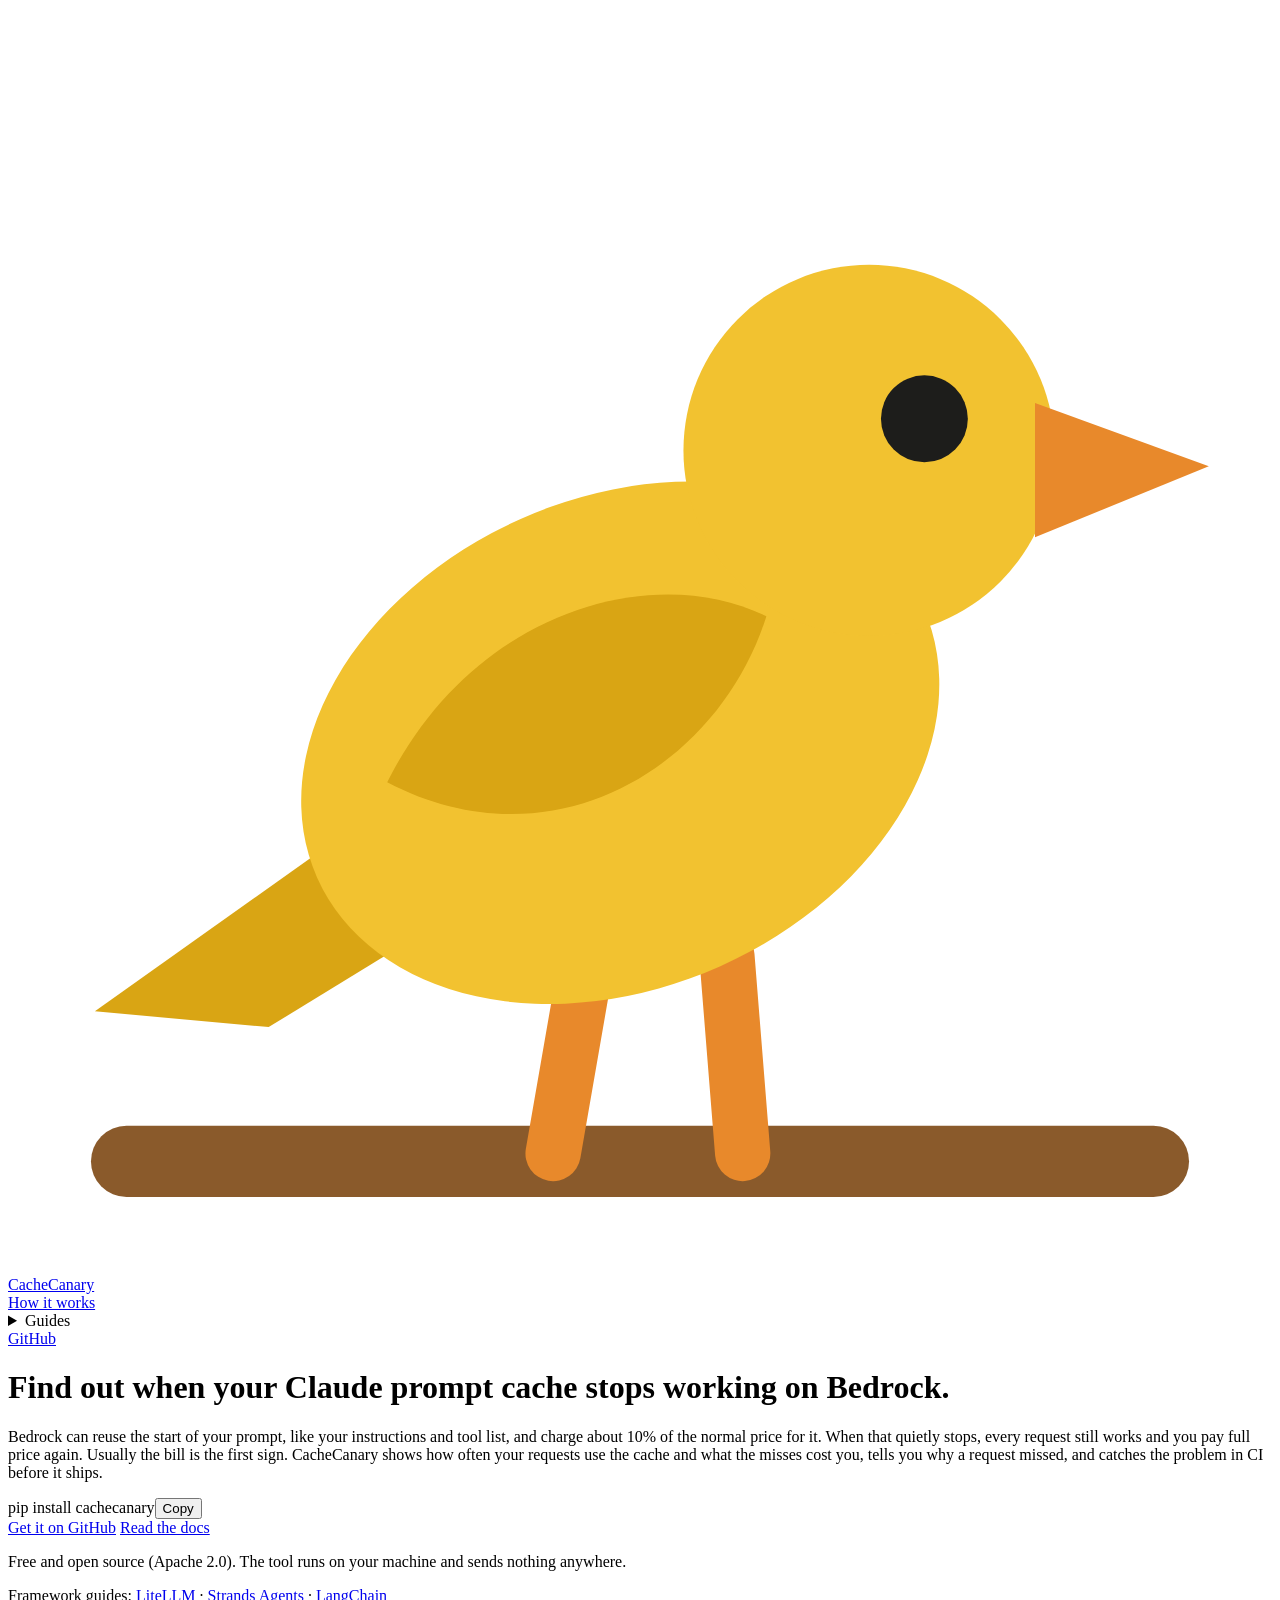
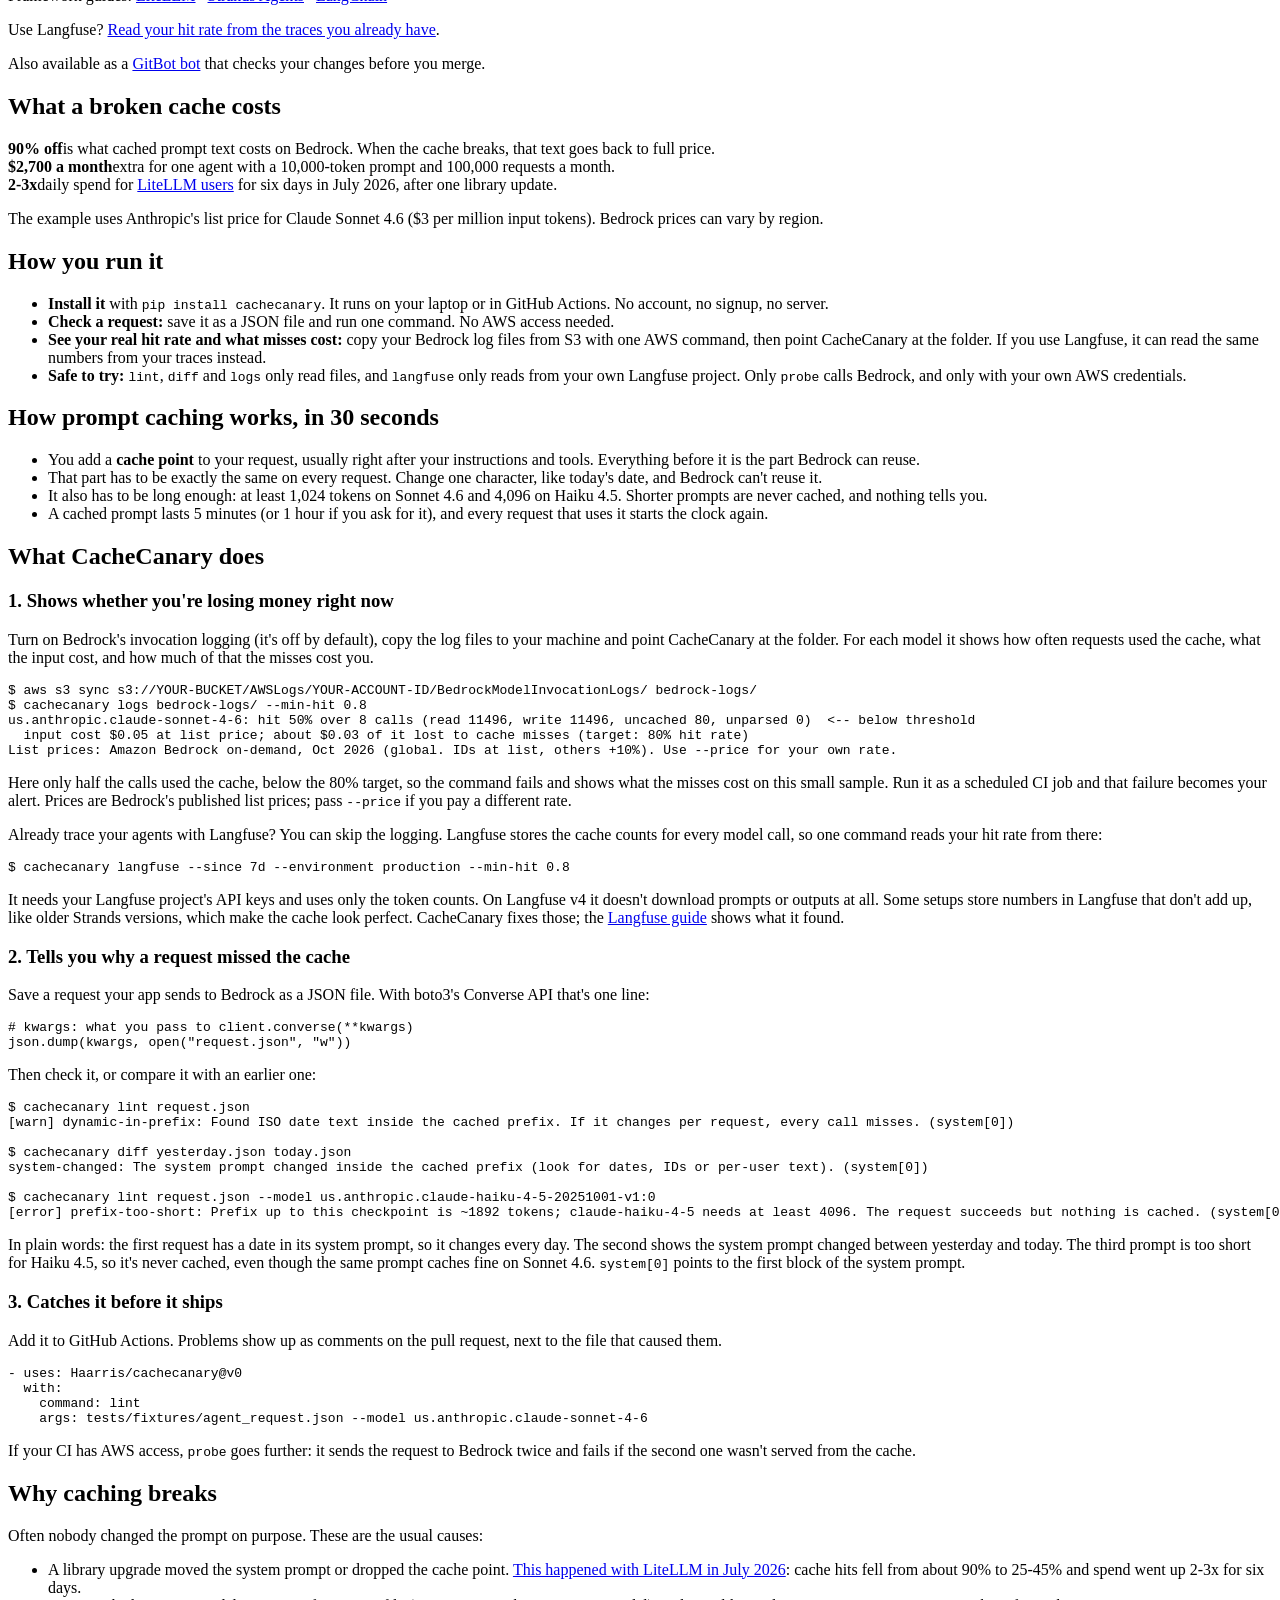
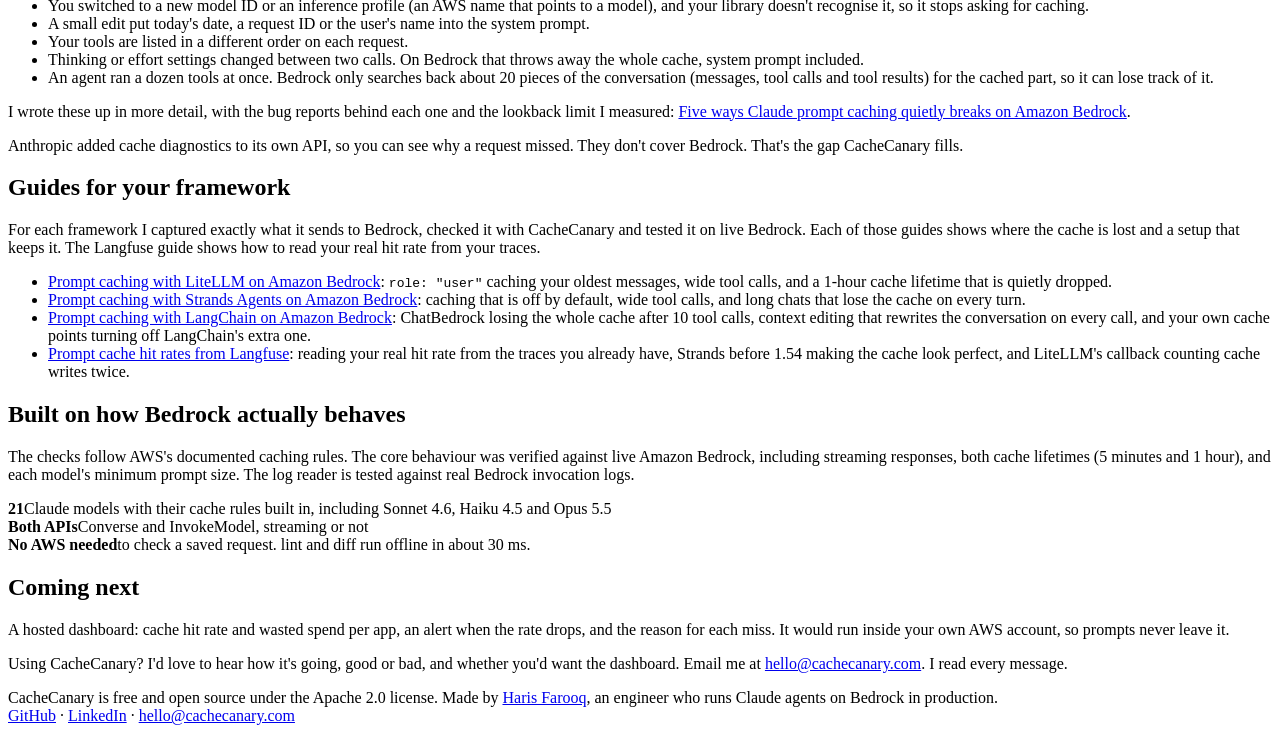
==== site/index.html @ 2a59dde3 "Langfuse: say exactly what is downloaded (only the needed fields on Langfuse v4; the v1 fallback ret" ====
<!doctype html>
<html lang="en">
<head>
<meta charset="utf-8">
<meta name="viewport" content="width=device-width, initial-scale=1">
<title>CacheCanary: catch broken Claude prompt caching on Bedrock</title>
<meta name="description" content="A free CLI and GitHub Action that shows your Claude prompt cache hit rate on Amazon Bedrock (from invocation logs or Langfuse), explains why a request missed the cache, and catches cache breaks in CI.">
<meta property="og:title" content="CacheCanary: catch broken Claude prompt caching on Bedrock">
<meta property="og:description" content="Find out when your Claude prompt cache stops working on Amazon Bedrock, before the bill does.">
<meta property="og:url" content="https://cachecanary.com/">
<meta property="og:type" content="website">
<meta property="og:image" content="https://cachecanary.com/og.png?v=2">
<meta property="og:image:width" content="2400">
<meta property="og:image:height" content="1260">
<meta property="og:image:alt" content="CacheCanary: find out when your Claude prompt cache stops working on Amazon Bedrock.">
<meta property="og:site_name" content="CacheCanary">
<meta name="twitter:card" content="summary_large_image">
<link rel="canonical" href="https://cachecanary.com/">
<link rel="icon" href="/favicon.ico" sizes="48x48">
<link rel="icon" href="/favicon.svg" type="image/svg+xml">
<link rel="icon" href="/icon-192.png" type="image/png" sizes="192x192">
<link rel="apple-touch-icon" href="/apple-touch-icon.png">
<meta name="color-scheme" content="light dark">
<link rel="stylesheet" href="/style.css">
<script type="application/ld+json">
{
 "@context": "https://schema.org",
 "@type": "SoftwareApplication",
 "name": "CacheCanary",
 "description": "A free, open-source CLI and GitHub Action that shows your Claude prompt cache hit rate on Amazon Bedrock, what cache misses cost, and why a request missed the cache.",
 "url": "https://cachecanary.com/",
 "applicationCategory": "DeveloperApplication",
 "operatingSystem": "macOS, Linux, Windows",
 "softwareVersion": "0.4.0",
 "downloadUrl": "https://pypi.org/project/cachecanary/",
 "license": "https://www.apache.org/licenses/LICENSE-2.0",
 "offers": {
  "@type": "Offer",
  "price": "0",
  "priceCurrency": "USD"
 },
 "author": {
  "@type": "Person",
  "name": "Haris Farooq",
  "url": "https://www.linkedin.com/in/haris-farooq",
  "sameAs": [
   "https://www.linkedin.com/in/haris-farooq",
   "https://github.com/Haarris",
   "https://harisfarooq.substack.com"
  ]
 },
 "sameAs": [
  "https://github.com/Haarris/cachecanary",
  "https://pypi.org/project/cachecanary/",
  "https://github.com/marketplace/actions/cachecanary"
 ]
}
</script>
<script type="application/ld+json">
{
 "@context": "https://schema.org",
 "@type": "WebSite",
 "name": "CacheCanary",
 "alternateName": "cachecanary.com",
 "url": "https://cachecanary.com/"
}
</script>
</head>
<body>
<div class="wrap">

<header>
  <a class="brand" href="/" aria-label="CacheCanary home">
    <svg viewBox="0 0 32 32" aria-hidden="true"><path d="M3 29.2h26" stroke="#8a5a2b" stroke-width="1.8" stroke-linecap="round"/><path d="M14.6 24.4l-.8 4.6M18.2 24l.4 5" stroke="#e8892b" stroke-width="1.4" stroke-linecap="round"/><path d="M10.5 19.5L2.2 25.4l4.4.4L12.8 22z" fill="#d9a514"/><ellipse cx="15.5" cy="18.6" rx="8.4" ry="6.2" transform="rotate(-24 15.5 18.6)" fill="#f2c230"/><circle cx="21.8" cy="11.2" r="4.7" fill="#f2c230"/><path d="M26 10l4.4 1.6-4.4 1.8z" fill="#e8892b"/><circle cx="23.2" cy="10.4" r="1.1" fill="#1d1d1b"/><path d="M9.6 19.6c2.2-4.4 6.8-5.6 9.6-4.2-1.2 3.8-5.4 6.4-9.6 4.2z" fill="#d9a514"/></svg>
    CacheCanary
  </a>
  <nav>
    <a href="#how">How it works</a>
    <details class="guides">
      <summary>Guides</summary>
      <div class="menu">
        <a href="/litellm/">LiteLLM</a>
        <a href="/strands/">Strands Agents</a>
        <a href="/langchain/">LangChain</a>
        <a href="/langfuse/">Langfuse</a>
        <a href="/#guides">All guides</a>
      </div>
    </details>
    <a href="https://github.com/Haarris/cachecanary">GitHub</a>
  </nav>
</header>

<main>
<h1>Find out when your Claude prompt cache stops working on Bedrock.</h1>

<p class="lead">Bedrock can reuse the start of your prompt, like your instructions and tool list, and charge about 10% of the normal price for it. When that quietly stops, every request still works and you pay full price again. Usually the bill is the first sign. CacheCanary shows how often your requests use the cache and what the misses cost you, tells you why a request missed, and catches the problem in CI before it ships.</p>

<div class="install"><span id="install-cmd">pip install cachecanary</span><button type="button" id="copy" aria-label="Copy install command">Copy</button></div>
<div class="actions">
  <a class="btn primary" href="https://github.com/Haarris/cachecanary">Get it on GitHub</a>
  <a class="btn" href="https://github.com/Haarris/cachecanary#readme">Read the docs</a>
</div>
<p class="note under-actions">Free and open source (Apache 2.0). The tool runs on your machine and sends nothing anywhere.</p>
<p class="note">Framework guides: <a href="/litellm/">LiteLLM</a> · <a href="/strands/">Strands Agents</a> · <a href="/langchain/">LangChain</a></p>
<p class="note">Use Langfuse? <a href="/langfuse/">Read your hit rate from the traces you already have</a>.</p>
<p class="note">Also available as a <a href="https://gitbot.codeongrass.com/bots/cachecanary/">GitBot bot</a> that checks your changes before you merge.</p>

<h2>What a broken cache costs</h2>
<div class="facts">
  <div class="fact"><b>90% off</b><span>is what cached prompt text costs on Bedrock. When the cache breaks, that text goes back to full price.</span></div>
  <div class="fact"><b>$2,700 a month</b><span>extra for one agent with a 10,000-token prompt and 100,000 requests a month.</span></div>
  <div class="fact"><b>2-3x</b><span>daily spend for <a href="https://docs.litellm.ai/blog/bedrock-invoke-prompt-caching-incident">LiteLLM users</a> for six days in July 2026, after one library update.</span></div>
</div>
<p class="note">The example uses Anthropic's list price for Claude Sonnet 4.6 ($3 per million input tokens). Bedrock prices can vary by region.</p>

<h2>How you run it</h2>
<ul>
  <li><b>Install it</b> with <code>pip install cachecanary</code>. It runs on your laptop or in GitHub Actions. No account, no signup, no server.</li>
  <li><b>Check a request:</b> save it as a JSON file and run one command. No AWS access needed.</li>
  <li><b>See your real hit rate and what misses cost:</b> copy your Bedrock log files from S3 with one AWS command, then point CacheCanary at the folder. If you use Langfuse, it can read the same numbers from your traces instead.</li>
  <li><b>Safe to try:</b> <code>lint</code>, <code>diff</code> and <code>logs</code> only read files, and <code>langfuse</code> only reads from your own Langfuse project. Only <code>probe</code> calls Bedrock, and only with your own AWS credentials.</li>
</ul>

<h2 id="how">How prompt caching works, in 30 seconds</h2>
<ul>
  <li>You add a <b>cache point</b> to your request, usually right after your instructions and tools. Everything before it is the part Bedrock can reuse.</li>
  <li>That part has to be exactly the same on every request. Change one character, like today's date, and Bedrock can't reuse it.</li>
  <li>It also has to be long enough: at least 1,024 tokens on Sonnet 4.6 and 4,096 on Haiku 4.5. Shorter prompts are never cached, and nothing tells you.</li>
  <li>A cached prompt lasts 5 minutes (or 1 hour if you ask for it), and every request that uses it starts the clock again.</li>
</ul>

<h2>What CacheCanary does</h2>

<h3>1. Shows whether you're losing money right now</h3>
<p>Turn on Bedrock's invocation logging (it's off by default), copy the log files to your machine and point CacheCanary at the folder. For each model it shows how often requests used the cache, what the input cost, and how much of that the misses cost you.</p>
<div class="term"><pre><span class="p">$</span> aws s3 sync s3://YOUR-BUCKET/AWSLogs/YOUR-ACCOUNT-ID/BedrockModelInvocationLogs/ bedrock-logs/
<span class="p">$</span> cachecanary logs bedrock-logs/ --min-hit 0.8
us.anthropic.claude-sonnet-4-6: hit 50% over 8 calls (read 11496, write 11496, uncached 80, unparsed 0)  <span class="e">&lt;-- below threshold</span>
  input cost $0.05 at list price; about $0.03 of it lost to cache misses (target: 80% hit rate)
List prices: Amazon Bedrock on-demand, Oct 2026 (global. IDs at list, others +10%). Use --price for your own rate.</pre></div>
<p class="note">Here only half the calls used the cache, below the 80% target, so the command fails and shows what the misses cost on this small sample. Run it as a scheduled CI job and that failure becomes your alert. Prices are Bedrock's published list prices; pass <code>--price</code> if you pay a different rate.</p>
<p>Already trace your agents with Langfuse? You can skip the logging. Langfuse stores the cache counts for every model call, so one command reads your hit rate from there:</p>
<div class="term"><pre><span class="p">$</span> cachecanary langfuse --since 7d --environment production --min-hit 0.8</pre></div>
<p class="note">It needs your Langfuse project's API keys and uses only the token counts. On Langfuse v4 it doesn't download prompts or outputs at all. Some setups store numbers in Langfuse that don't add up, like older Strands versions, which make the cache look perfect. CacheCanary fixes those; the <a href="/langfuse/">Langfuse guide</a> shows what it found.</p>

<h3>2. Tells you why a request missed the cache</h3>
<p>Save a request your app sends to Bedrock as a JSON file. With boto3's Converse API that's one line:</p>
<pre class="yaml"># kwargs: what you pass to client.converse(**kwargs)
json.dump(kwargs, open("request.json", "w"))</pre>
<p>Then check it, or compare it with an earlier one:</p>
<div class="term"><pre><span class="p">$</span> cachecanary lint request.json
<span class="w">[warn]</span> dynamic-in-prefix: Found ISO date text inside the cached prefix. If it changes per request, every call misses. (system[0])

<span class="p">$</span> cachecanary diff yesterday.json today.json
system-changed: The system prompt changed inside the cached prefix (look for dates, IDs or per-user text). (system[0])

<span class="p">$</span> cachecanary lint request.json --model us.anthropic.claude-haiku-4-5-20251001-v1:0
<span class="e">[error]</span> prefix-too-short: Prefix up to this checkpoint is ~1892 tokens; claude-haiku-4-5 needs at least 4096. The request succeeds but nothing is cached. (system[0])</pre></div>
<p class="note">In plain words: the first request has a date in its system prompt, so it changes every day. The second shows the system prompt changed between yesterday and today. The third prompt is too short for Haiku 4.5, so it's never cached, even though the same prompt caches fine on Sonnet 4.6. <code>system[0]</code> points to the first block of the system prompt.</p>

<h3>3. Catches it before it ships</h3>
<p>Add it to GitHub Actions. Problems show up as comments on the pull request, next to the file that caused them.</p>
<pre class="yaml">- uses: Haarris/cachecanary@v0
  with:
    command: lint
    args: tests/fixtures/agent_request.json --model us.anthropic.claude-sonnet-4-6</pre>
<p>If your CI has AWS access, <code>probe</code> goes further: it sends the request to Bedrock twice and fails if the second one wasn't served from the cache.</p>

<h2>Why caching breaks</h2>
<p>Often nobody changed the prompt on purpose. These are the usual causes:</p>
<ul>
  <li>A library upgrade moved the system prompt or dropped the cache point. <a href="https://docs.litellm.ai/blog/bedrock-invoke-prompt-caching-incident">This happened with LiteLLM in July 2026</a>: cache hits fell from about 90% to 25-45% and spend went up 2-3x for six days.</li>
  <li>You switched to a new model ID or an inference profile (an AWS name that points to a model), and your library doesn't recognise it, so it stops asking for caching.</li>
  <li>A small edit put today's date, a request ID or the user's name into the system prompt.</li>
  <li>Your tools are listed in a different order on each request.</li>
  <li>Thinking or effort settings changed between two calls. On Bedrock that throws away the whole cache, system prompt included.</li>
  <li>An agent ran a dozen tools at once. Bedrock only searches back about 20 pieces of the conversation (messages, tool calls and tool results) for the cached part, so it can lose track of it.</li>
</ul>
<p>I wrote these up in more detail, with the bug reports behind each one and the lookback limit I measured: <a href="https://harisfarooq.substack.com/p/five-ways-claude-prompt-caching-quietly">Five ways Claude prompt caching quietly breaks on Amazon Bedrock</a>.</p>
<p>Anthropic added cache diagnostics to its own API, so you can see why a request missed. They don't cover Bedrock. That's the gap CacheCanary fills.</p>

<h2 id="guides">Guides for your framework</h2>
<p>For each framework I captured exactly what it sends to Bedrock, checked it with CacheCanary and tested it on live Bedrock. Each of those guides shows where the cache is lost and a setup that keeps it. The Langfuse guide shows how to read your real hit rate from your traces.</p>
<ul>
  <li><a href="/litellm/">Prompt caching with LiteLLM on Amazon Bedrock</a>: <code>role: "user"</code> caching your oldest messages, wide tool calls, and a 1-hour cache lifetime that is quietly dropped.</li>
  <li><a href="/strands/">Prompt caching with Strands Agents on Amazon Bedrock</a>: caching that is off by default, wide tool calls, and long chats that lose the cache on every turn.</li>
  <li><a href="/langchain/">Prompt caching with LangChain on Amazon Bedrock</a>: ChatBedrock losing the whole cache after 10 tool calls, context editing that rewrites the conversation on every call, and your own cache points turning off LangChain's extra one.</li>
  <li><a href="/langfuse/">Prompt cache hit rates from Langfuse</a>: reading your real hit rate from the traces you already have, Strands before 1.54 making the cache look perfect, and LiteLLM's callback counting cache writes twice.</li>
</ul>

<h2>Built on how Bedrock actually behaves</h2>
<p>The checks follow AWS's documented caching rules. The core behaviour was verified against live Amazon Bedrock, including streaming responses, both cache lifetimes (5 minutes and 1 hour), and each model's minimum prompt size. The log reader is tested against real Bedrock invocation logs.</p>
<div class="facts">
  <div class="fact"><b>21</b><span>Claude models with their cache rules built in, including Sonnet 4.6, Haiku 4.5 and Opus 5.5</span></div>
  <div class="fact"><b>Both APIs</b><span>Converse and InvokeModel, streaming or not</span></div>
  <div class="fact"><b>No AWS needed</b><span>to check a saved request. lint and diff run offline in about 30 ms.</span></div>
</div>

<h2>Coming next</h2>
<p>A hosted dashboard: cache hit rate and wasted spend per app, an alert when the rate drops, and the reason for each miss. It would run inside your own AWS account, so prompts never leave it.</p>
<p>Using CacheCanary? I'd love to hear how it's going, good or bad, and whether you'd want the dashboard. Email me at <a href="mailto:hello@cachecanary.com">hello@cachecanary.com</a>. I read every message.</p>
</main>

<footer>
  CacheCanary is free and open source under the Apache 2.0 license. Made by <a href="https://www.linkedin.com/in/haris-farooq">Haris Farooq</a>, an engineer who runs Claude agents on Bedrock in production.<br>
  <a href="https://github.com/Haarris/cachecanary">GitHub</a> · <a href="https://www.linkedin.com/in/haris-farooq">LinkedIn</a> · <a href="mailto:hello@cachecanary.com">hello@cachecanary.com</a>
</footer>

</div>
<script src="/main.js" defer></script>
</body>
</html>
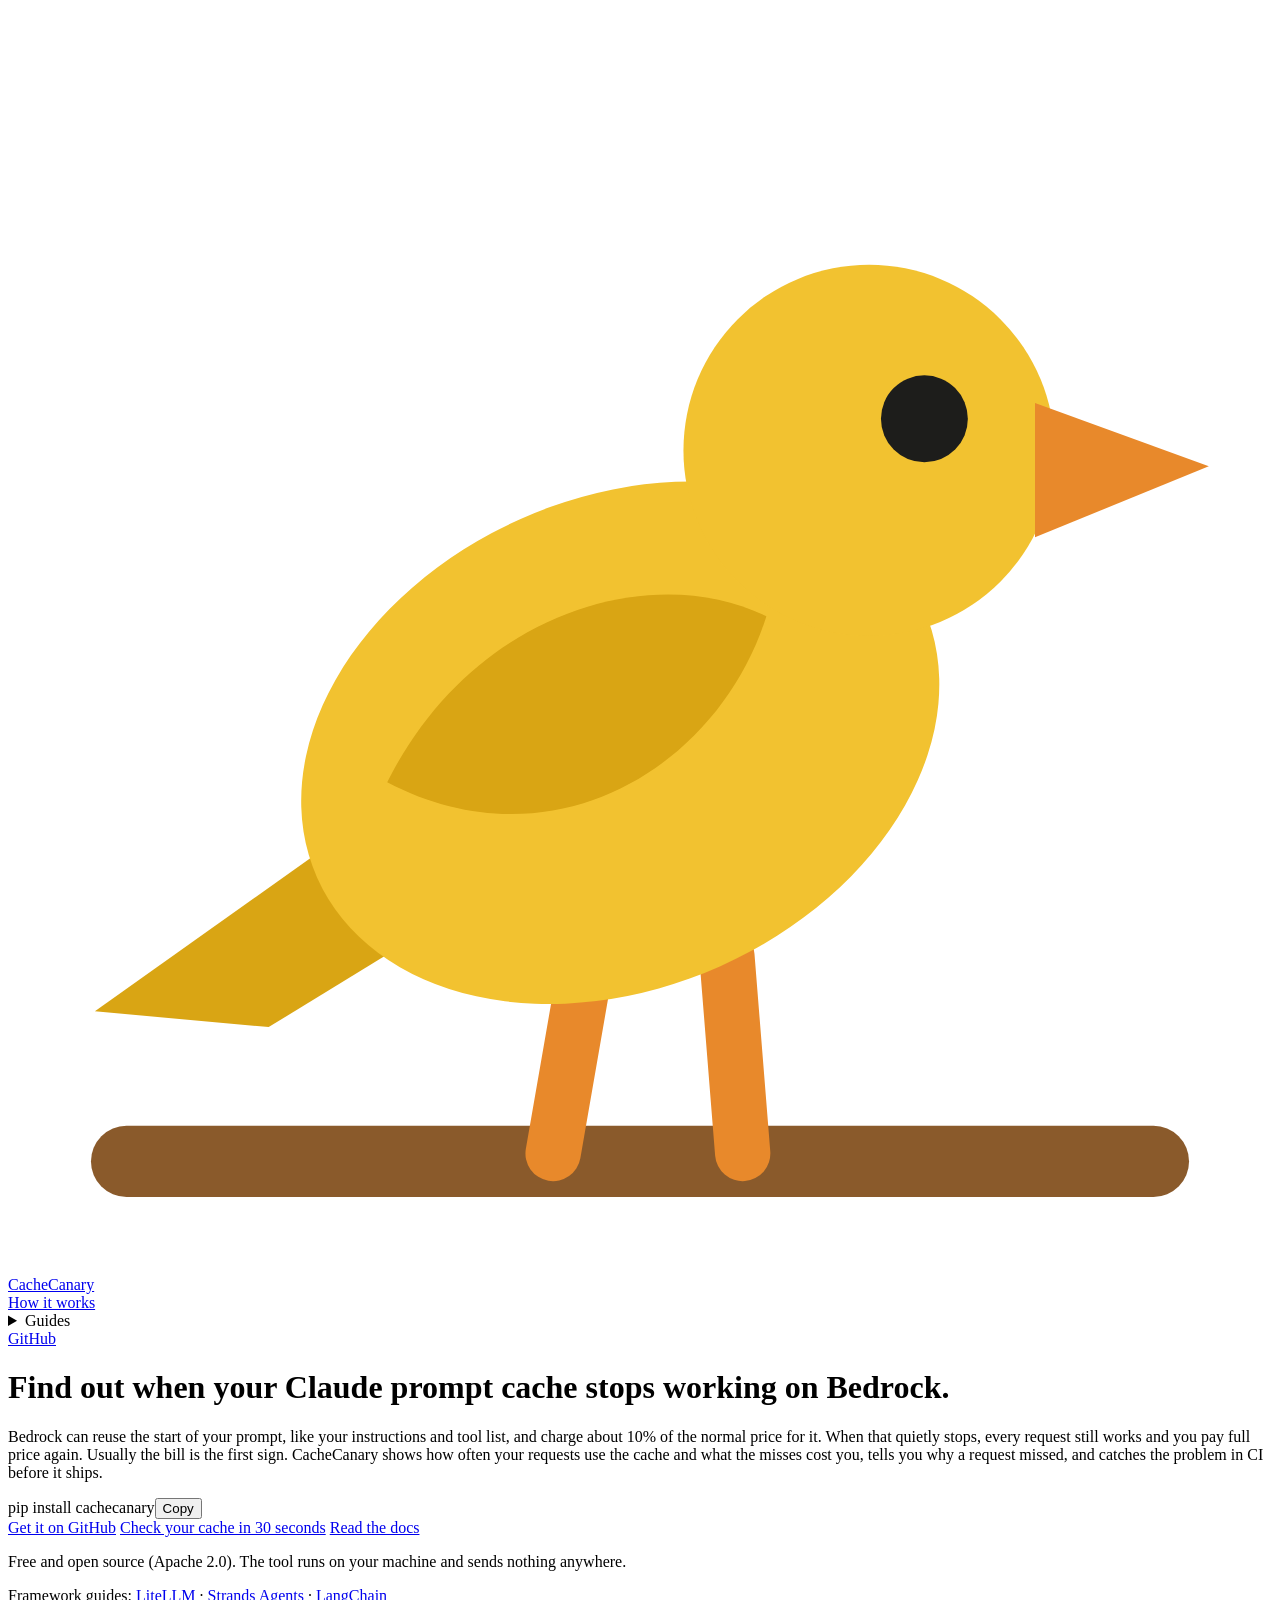
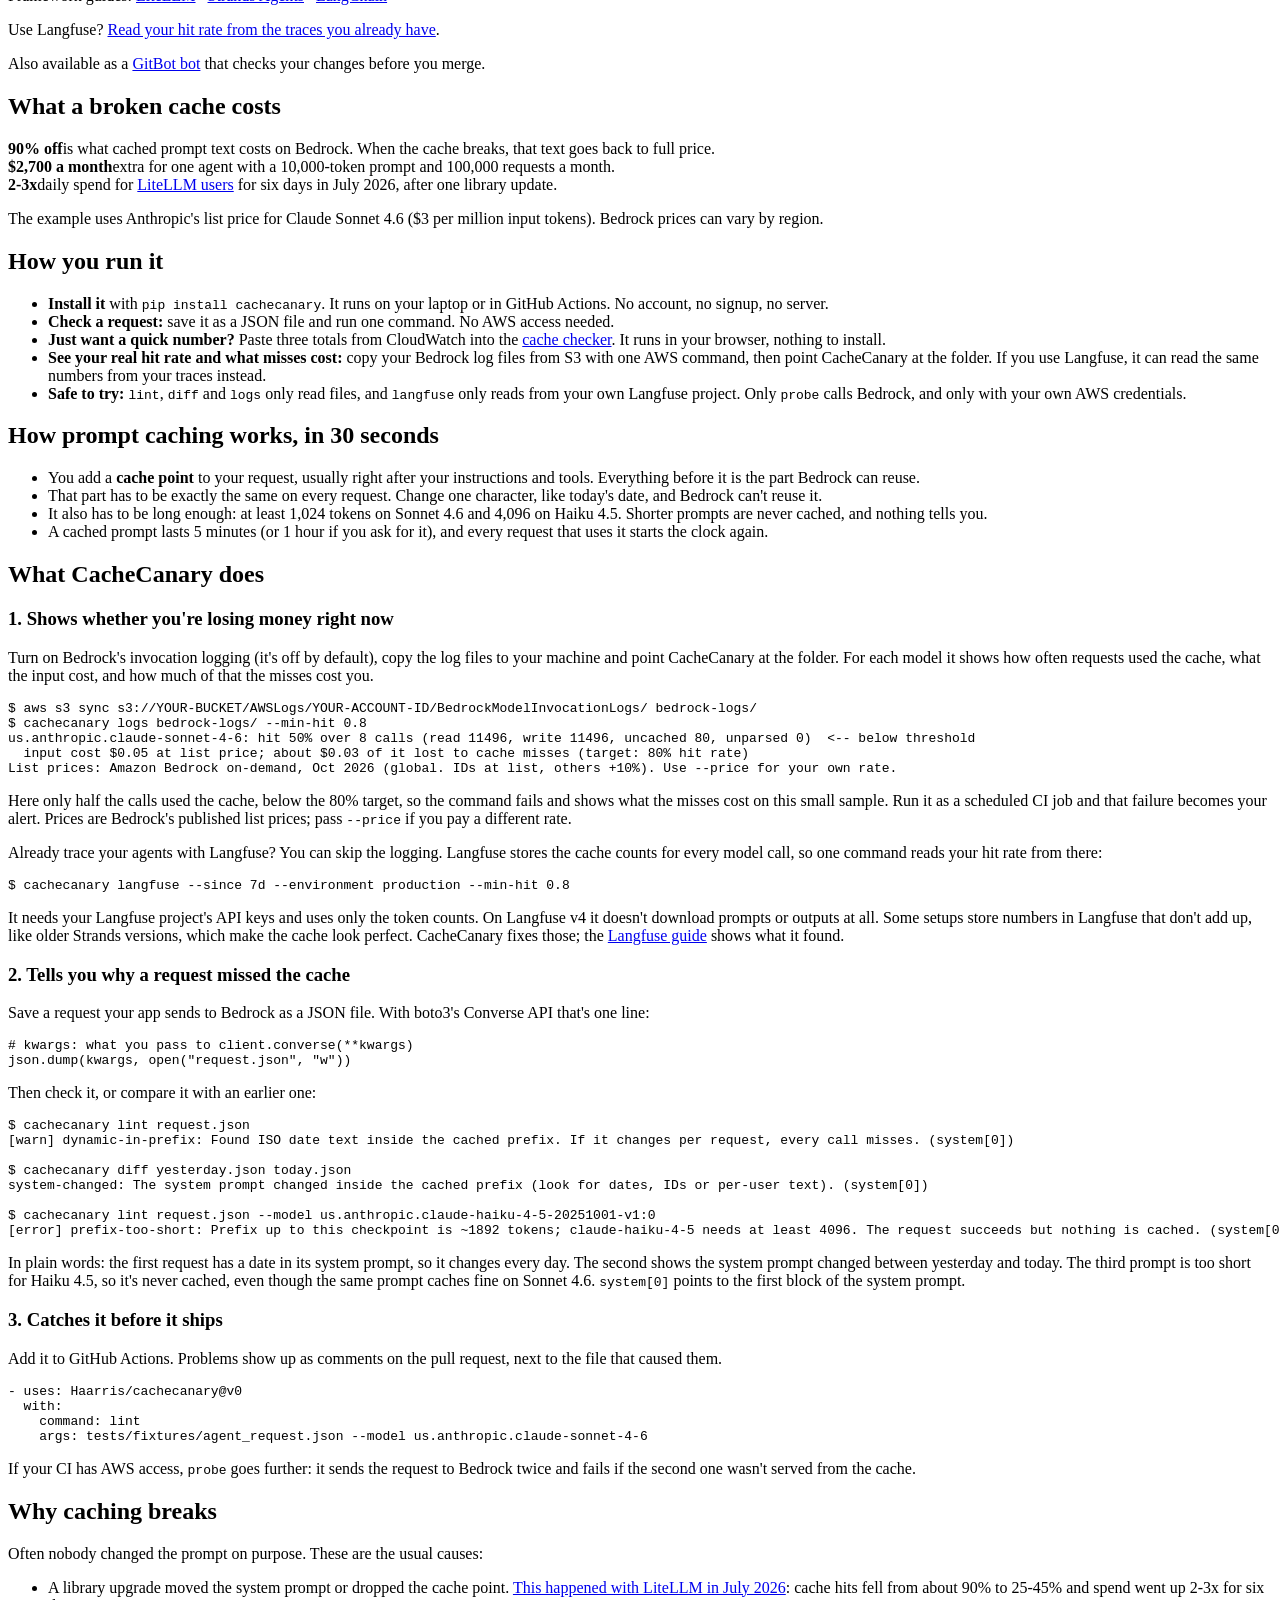
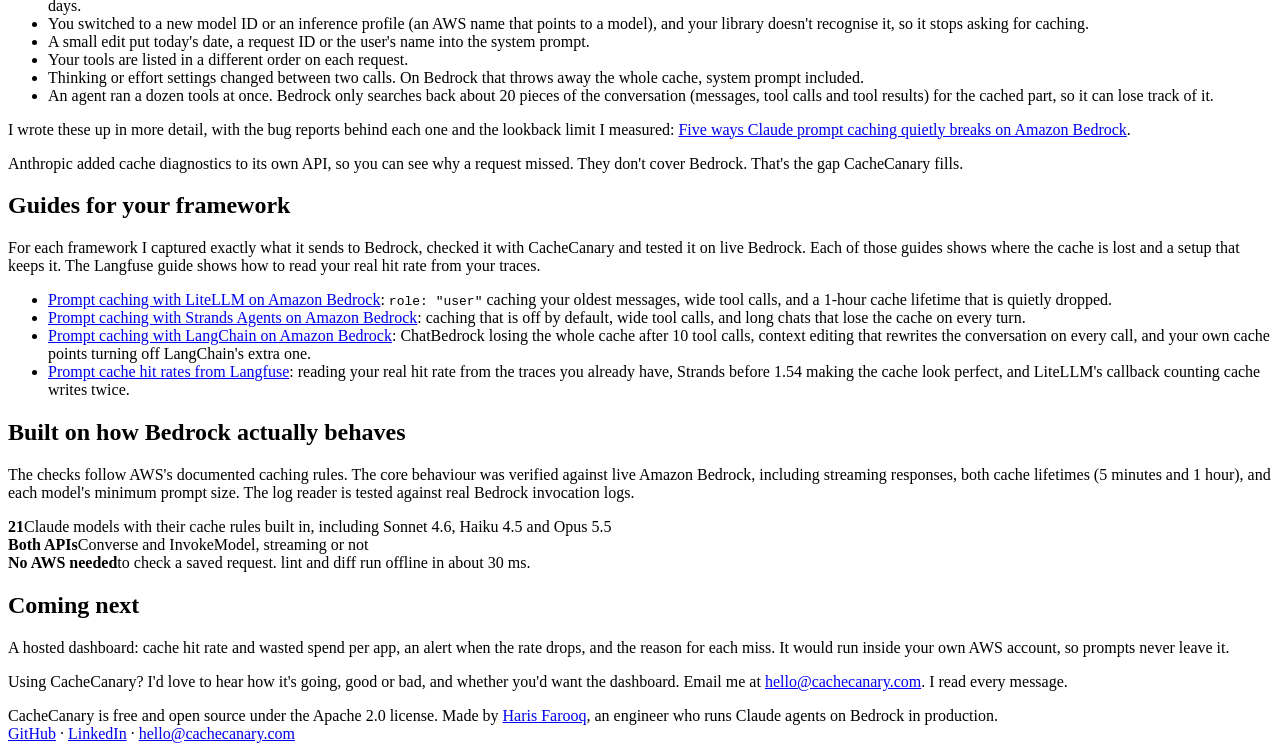
==== commit 7342a0f7: "Site: in-browser cache checker (paste CloudWatch's InputTokenCount, CacheReadInputTokenCount and Cac" ====
--- a/site/index.html
+++ b/site/index.html
@@ -98,6 +98,7 @@
 <div class="install"><span id="install-cmd">pip install cachecanary</span><button type="button" id="copy" aria-label="Copy install command">Copy</button></div>
 <div class="actions">
   <a class="btn primary" href="https://github.com/Haarris/cachecanary">Get it on GitHub</a>
+  <a class="btn" href="/check/">Check your cache in 30 seconds</a>
   <a class="btn" href="https://github.com/Haarris/cachecanary#readme">Read the docs</a>
 </div>
 <p class="note under-actions">Free and open source (Apache 2.0). The tool runs on your machine and sends nothing anywhere.</p>
@@ -117,6 +118,7 @@
 <ul>
   <li><b>Install it</b> with <code>pip install cachecanary</code>. It runs on your laptop or in GitHub Actions. No account, no signup, no server.</li>
   <li><b>Check a request:</b> save it as a JSON file and run one command. No AWS access needed.</li>
+  <li><b>Just want a quick number?</b> Paste three totals from CloudWatch into the <a href="/check/">cache checker</a>. It runs in your browser, nothing to install.</li>
   <li><b>See your real hit rate and what misses cost:</b> copy your Bedrock log files from S3 with one AWS command, then point CacheCanary at the folder. If you use Langfuse, it can read the same numbers from your traces instead.</li>
   <li><b>Safe to try:</b> <code>lint</code>, <code>diff</code> and <code>logs</code> only read files, and <code>langfuse</code> only reads from your own Langfuse project. Only <code>probe</code> calls Bedrock, and only with your own AWS credentials.</li>
 </ul>
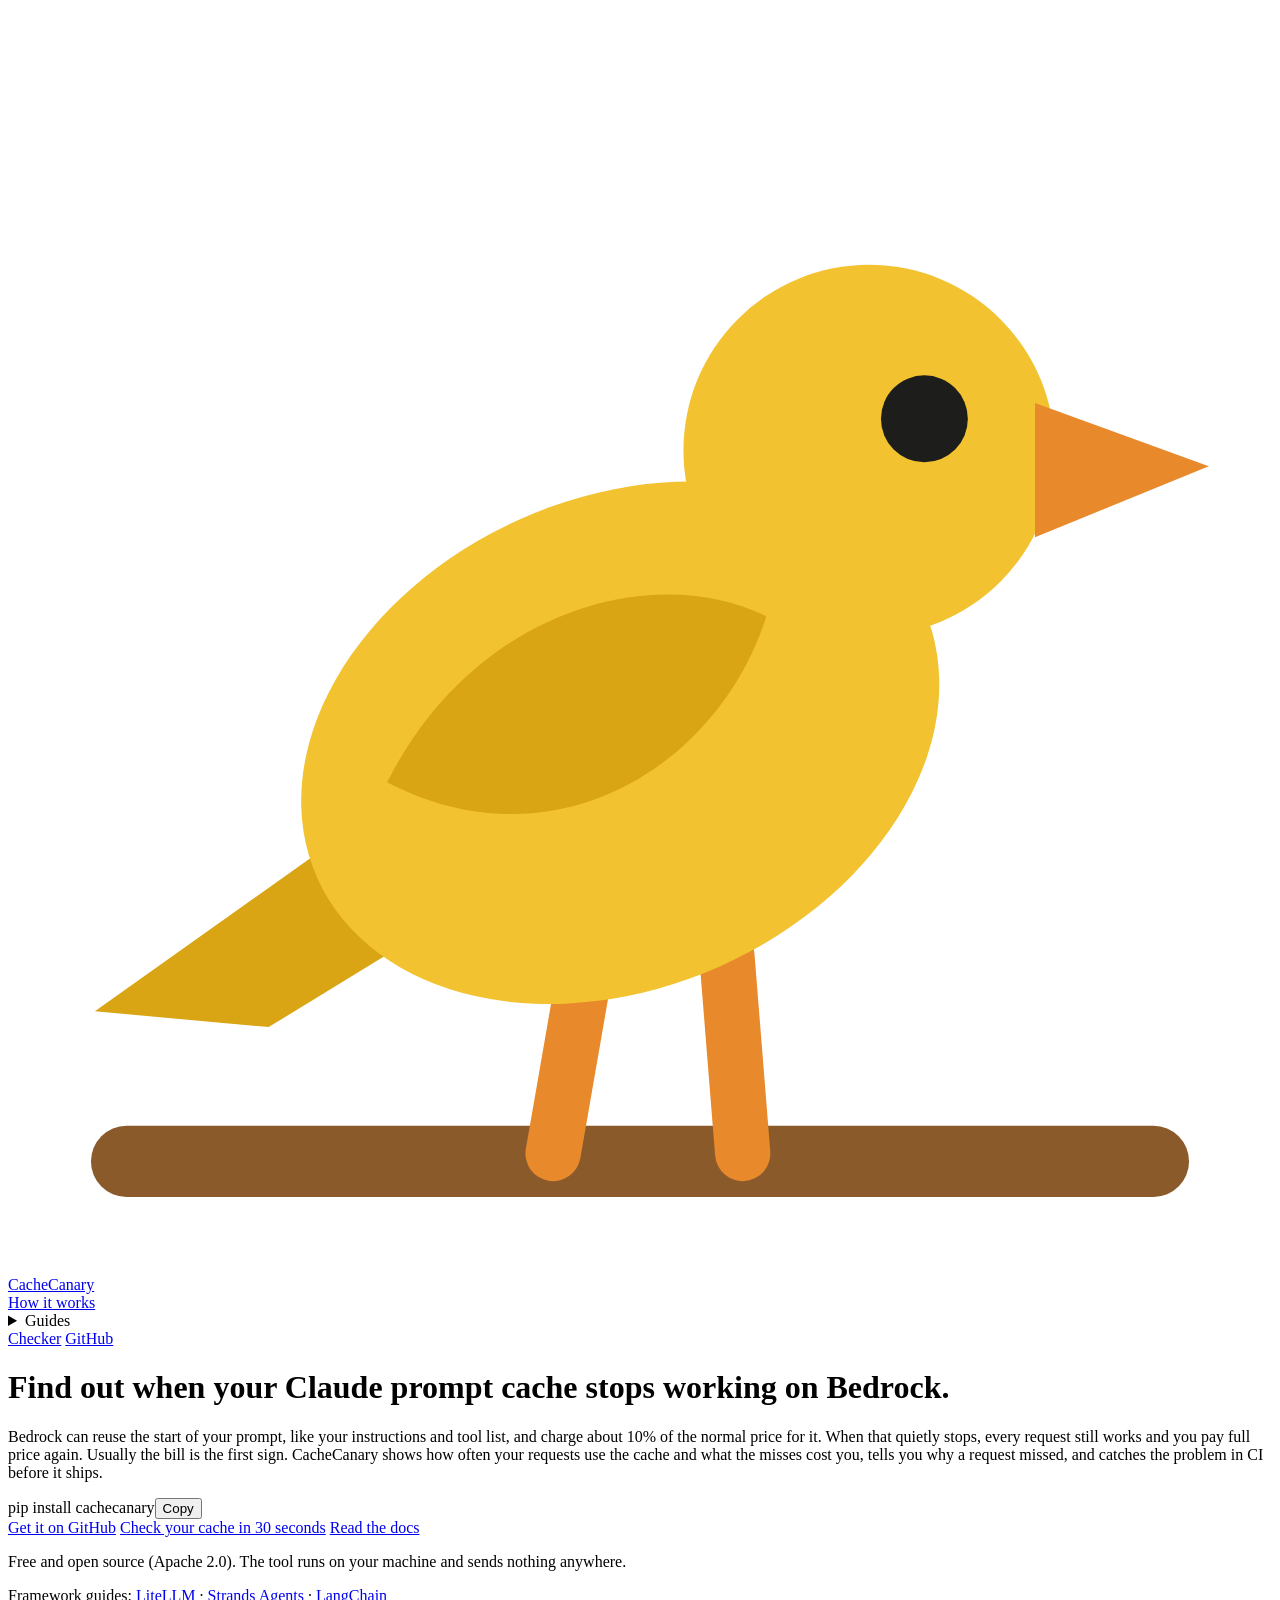
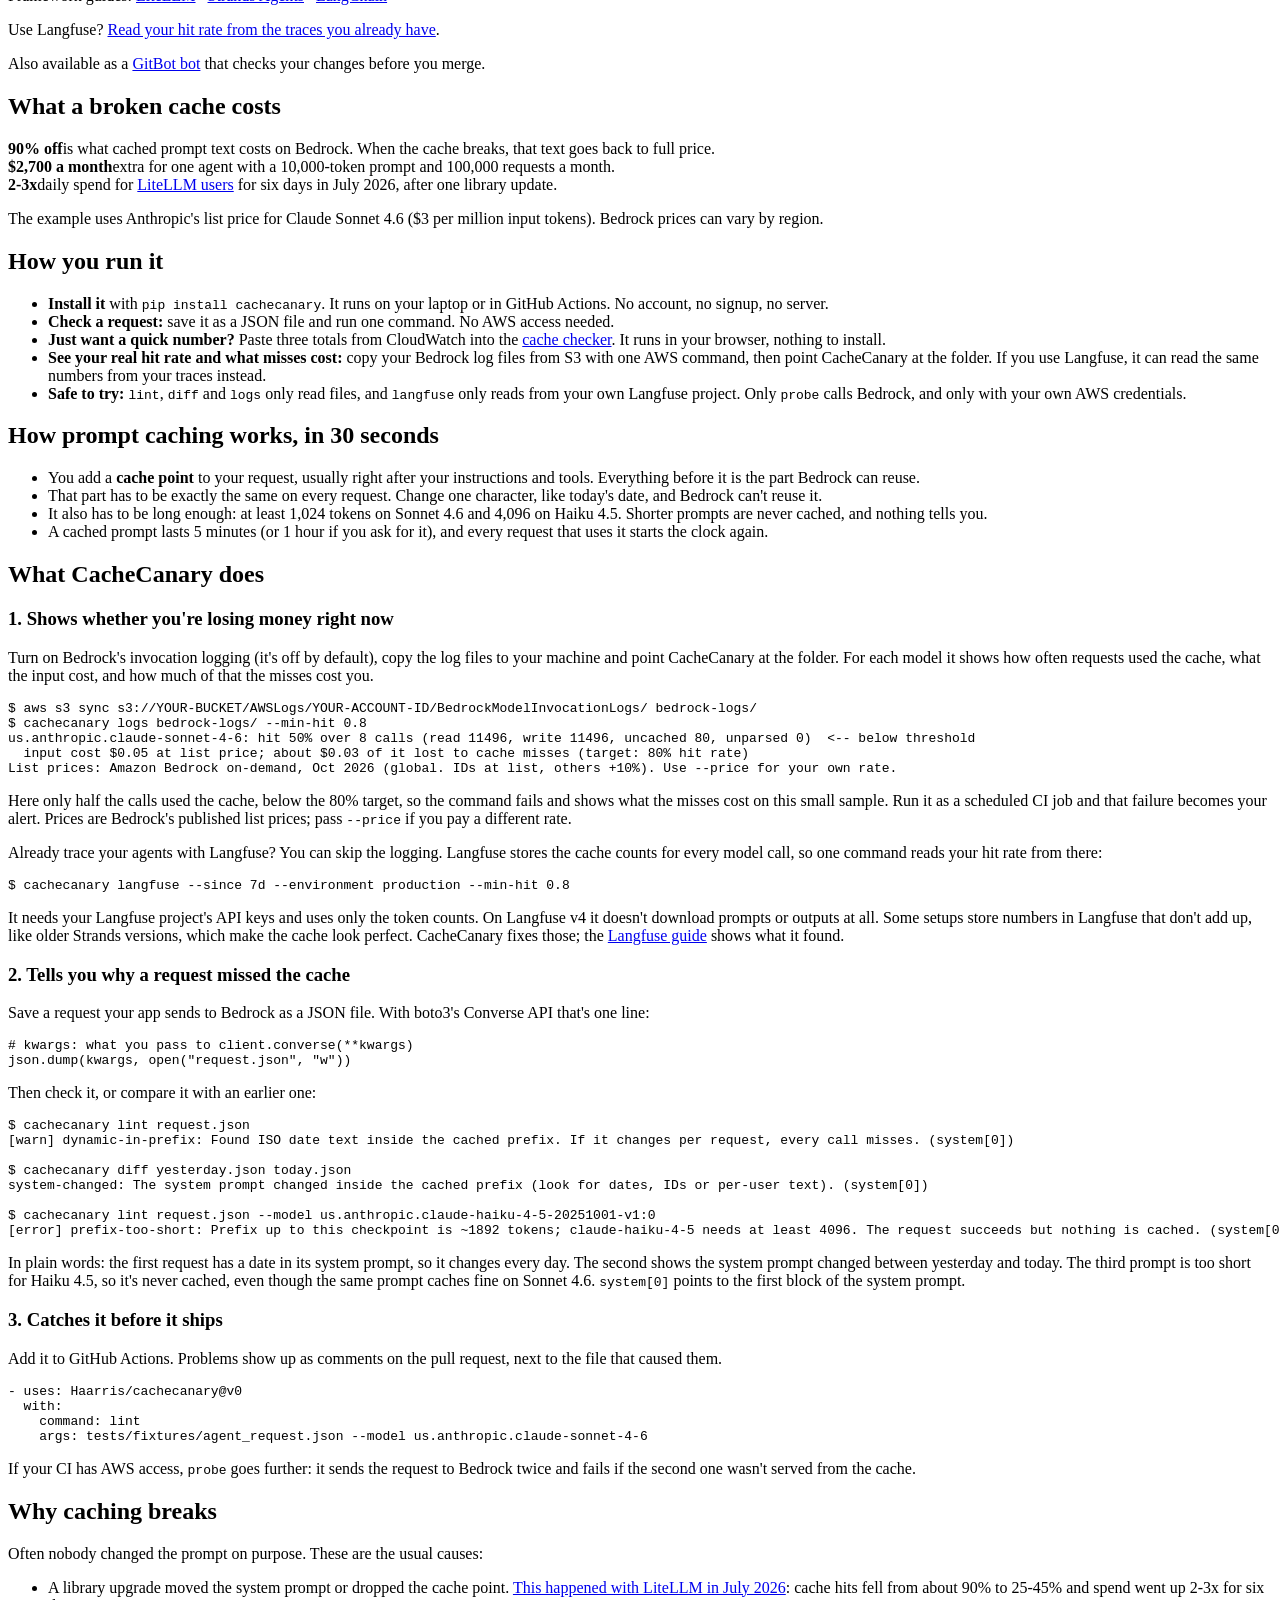
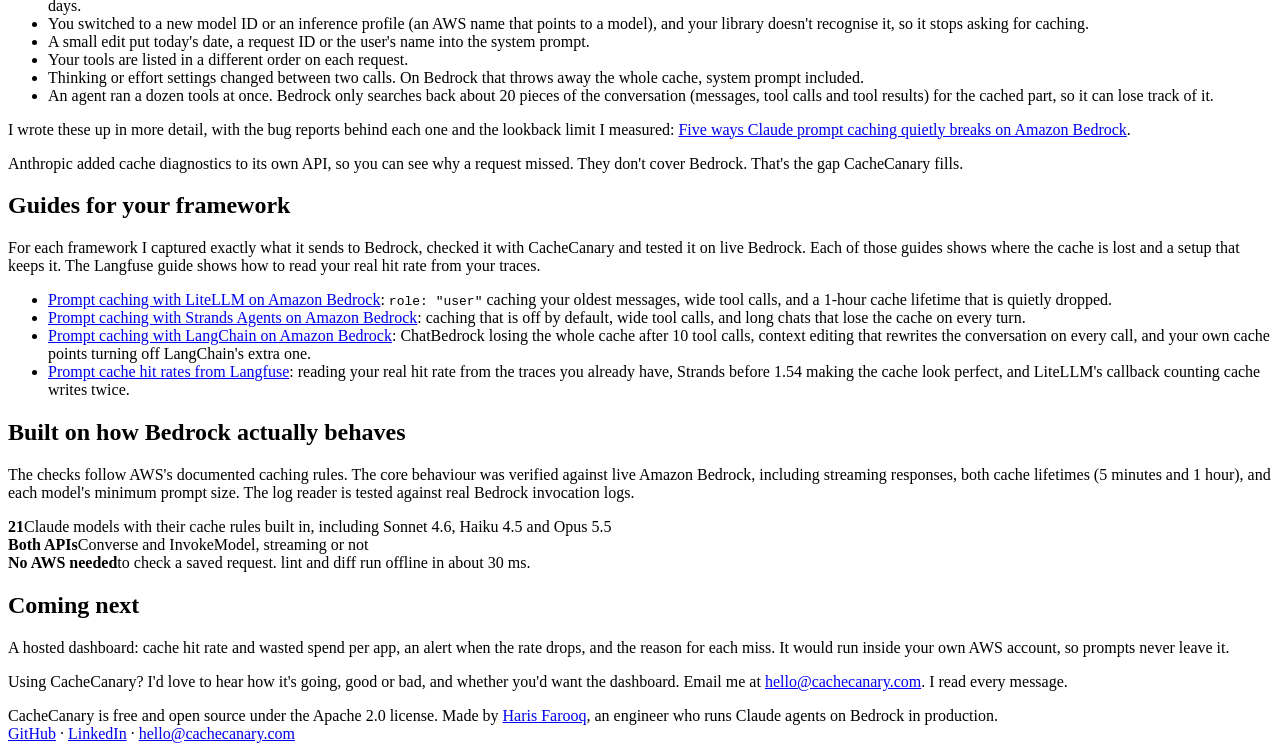
==== commit 6847673c: "Site: Checker in the top menu of every page and a pointer to it at the end of each guide; keep the m" ====
--- a/site/index.html
+++ b/site/index.html
@@ -86,6 +86,7 @@
         <a href="/#guides">All guides</a>
       </div>
     </details>
+    <a href="/check/">Checker</a>
     <a href="https://github.com/Haarris/cachecanary">GitHub</a>
   </nav>
 </header>
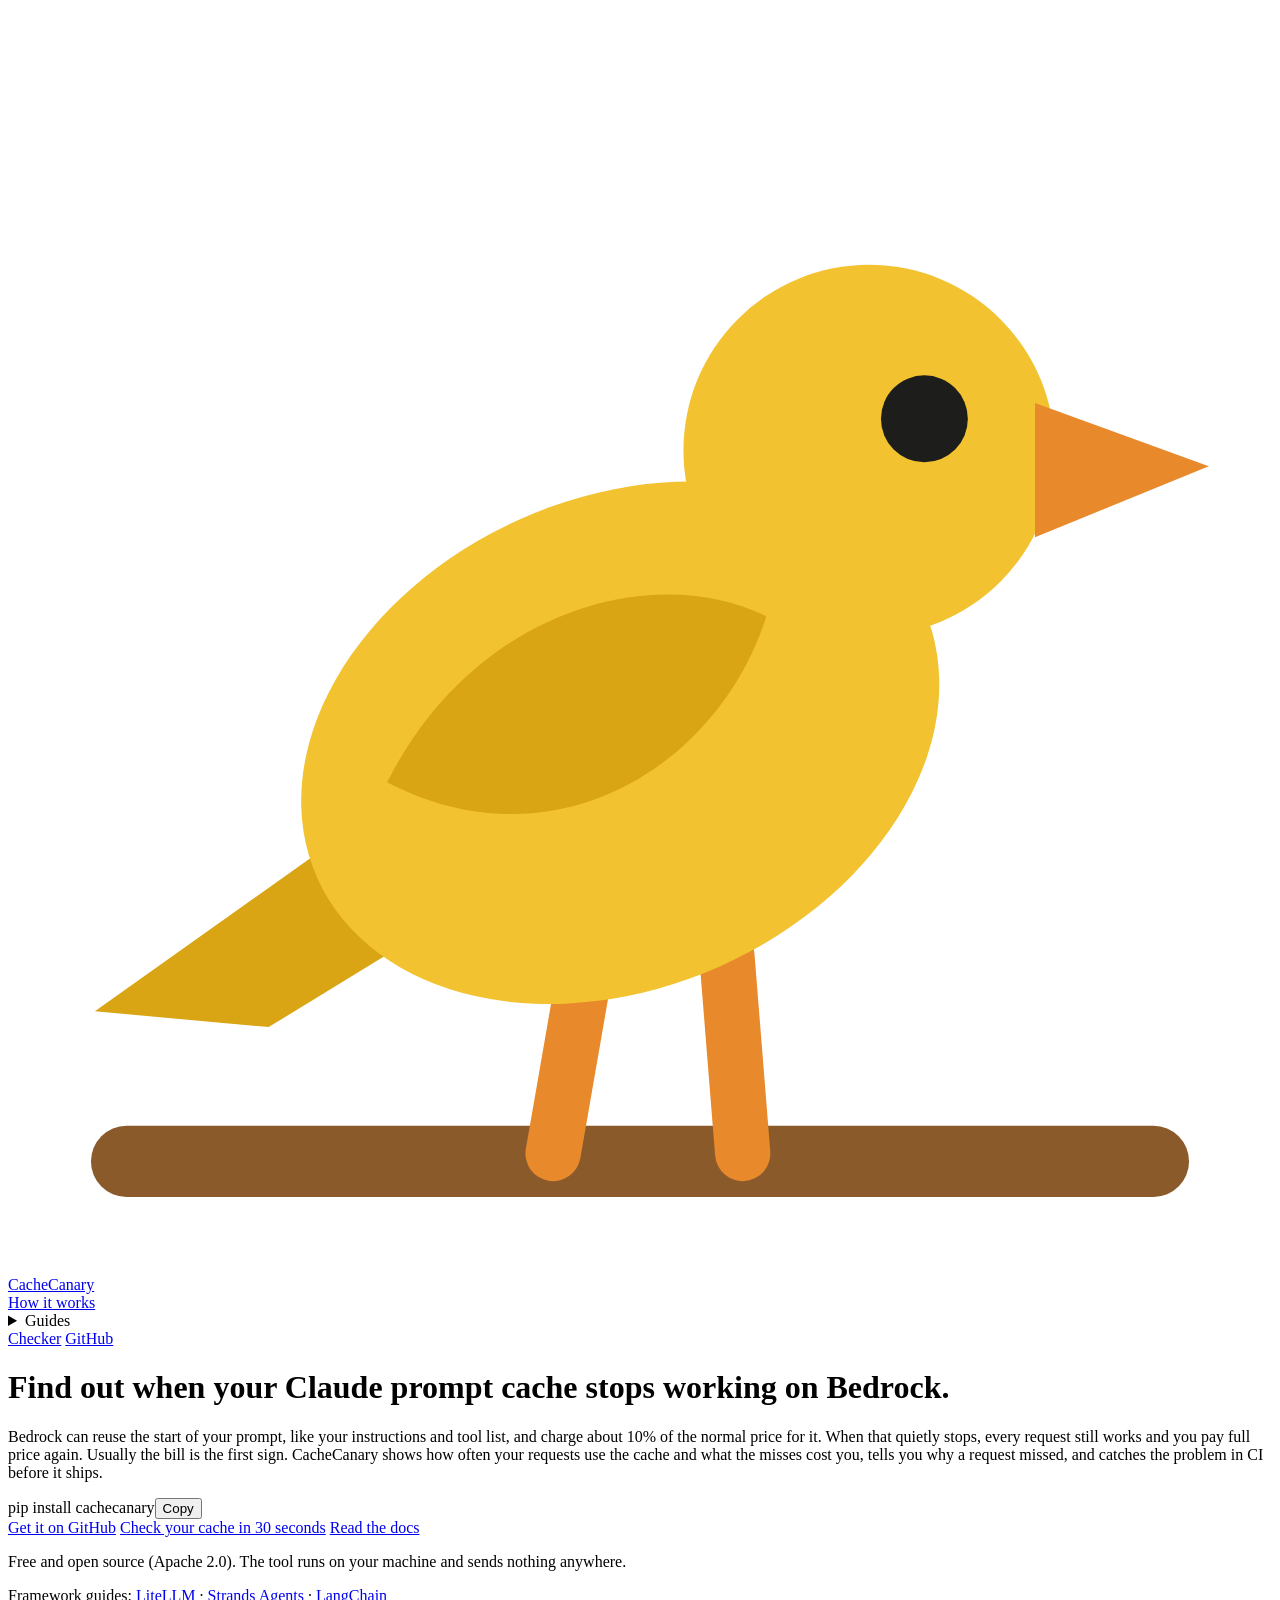
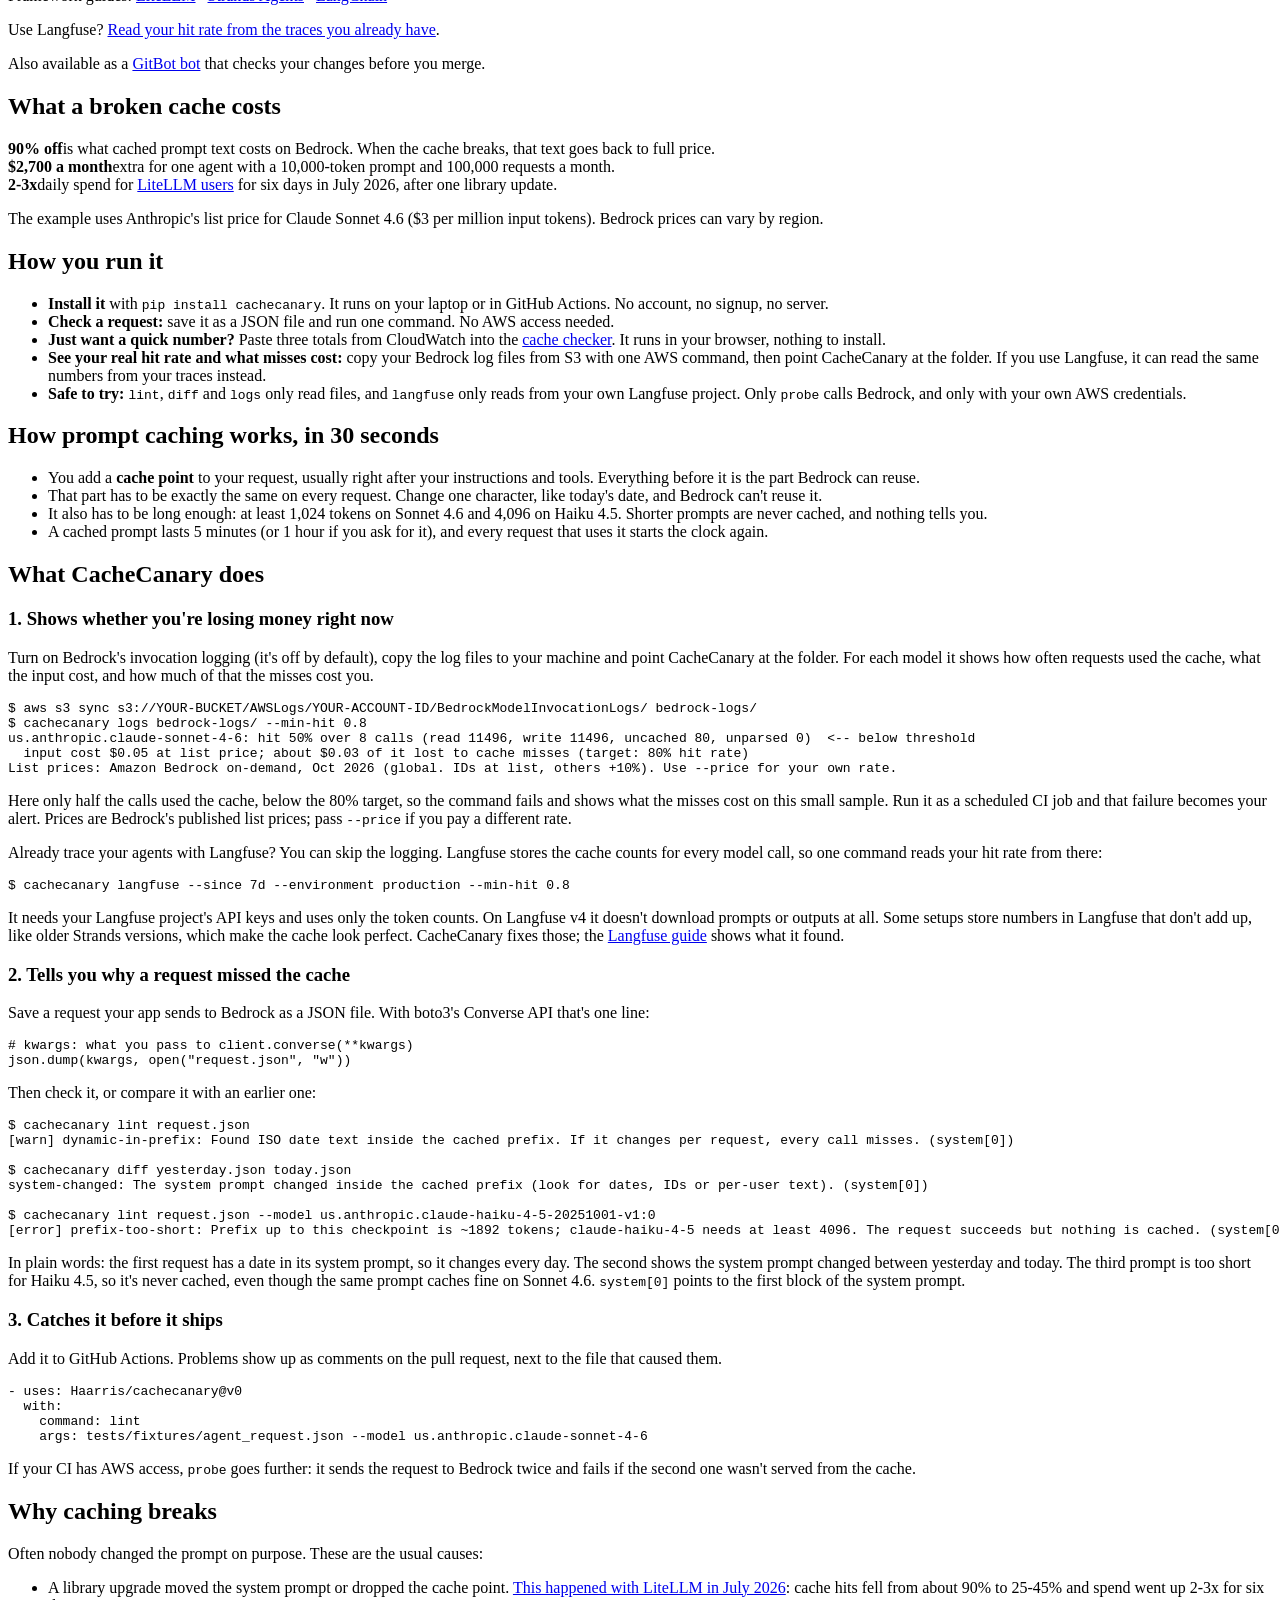
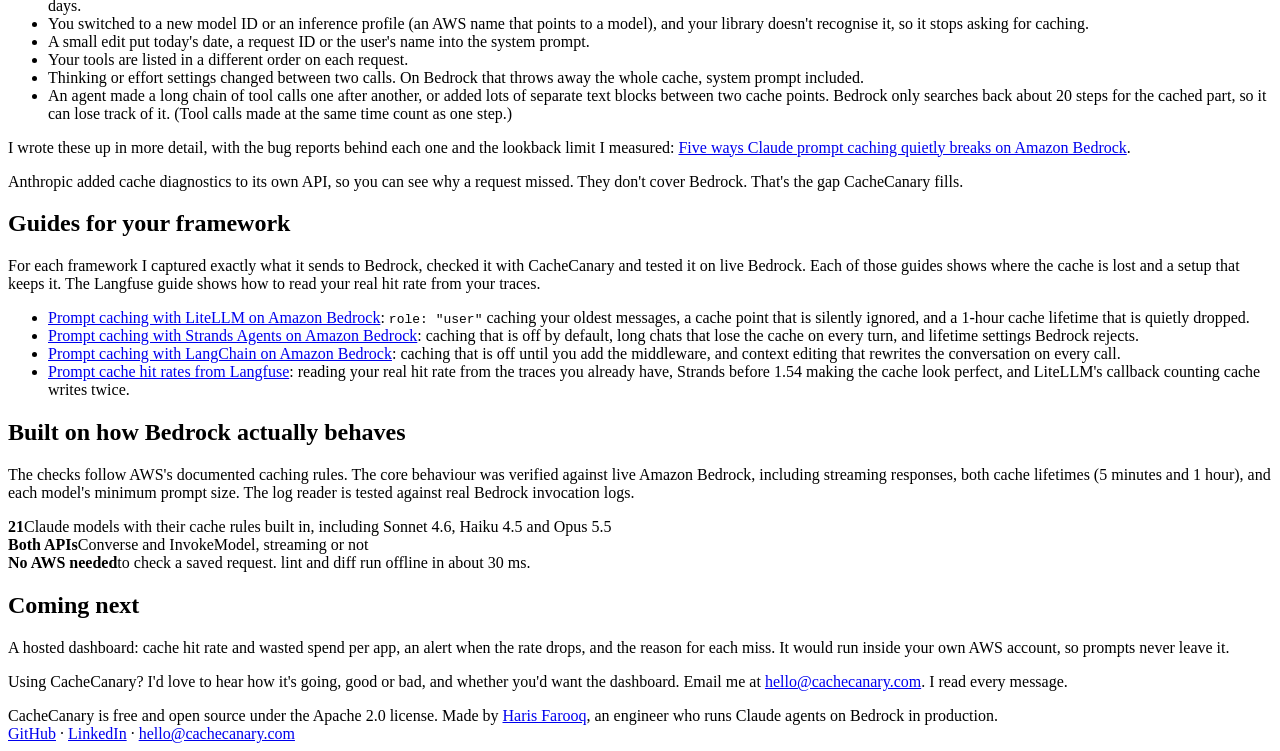
==== commit dece0e4e: "Lookback: count positions the way Bedrock does now (0.4.1) Bedrock changed how far back a cache poin" ====
--- a/site/index.html
+++ b/site/index.html
@@ -31,7 +31,7 @@
  "url": "https://cachecanary.com/",
  "applicationCategory": "DeveloperApplication",
  "operatingSystem": "macOS, Linux, Windows",
- "softwareVersion": "0.4.0",
+ "softwareVersion": "0.4.1",
  "downloadUrl": "https://pypi.org/project/cachecanary/",
  "license": "https://www.apache.org/licenses/LICENSE-2.0",
  "offers": {
@@ -177,7 +177,7 @@
   <li>A small edit put today's date, a request ID or the user's name into the system prompt.</li>
   <li>Your tools are listed in a different order on each request.</li>
   <li>Thinking or effort settings changed between two calls. On Bedrock that throws away the whole cache, system prompt included.</li>
-  <li>An agent ran a dozen tools at once. Bedrock only searches back about 20 pieces of the conversation (messages, tool calls and tool results) for the cached part, so it can lose track of it.</li>
+  <li>An agent made a long chain of tool calls one after another, or added lots of separate text blocks between two cache points. Bedrock only searches back about 20 steps for the cached part, so it can lose track of it. (Tool calls made at the same time count as one step.)</li>
 </ul>
 <p>I wrote these up in more detail, with the bug reports behind each one and the lookback limit I measured: <a href="https://harisfarooq.substack.com/p/five-ways-claude-prompt-caching-quietly">Five ways Claude prompt caching quietly breaks on Amazon Bedrock</a>.</p>
 <p>Anthropic added cache diagnostics to its own API, so you can see why a request missed. They don't cover Bedrock. That's the gap CacheCanary fills.</p>
@@ -185,9 +185,9 @@
 <h2 id="guides">Guides for your framework</h2>
 <p>For each framework I captured exactly what it sends to Bedrock, checked it with CacheCanary and tested it on live Bedrock. Each of those guides shows where the cache is lost and a setup that keeps it. The Langfuse guide shows how to read your real hit rate from your traces.</p>
 <ul>
-  <li><a href="/litellm/">Prompt caching with LiteLLM on Amazon Bedrock</a>: <code>role: "user"</code> caching your oldest messages, wide tool calls, and a 1-hour cache lifetime that is quietly dropped.</li>
-  <li><a href="/strands/">Prompt caching with Strands Agents on Amazon Bedrock</a>: caching that is off by default, wide tool calls, and long chats that lose the cache on every turn.</li>
-  <li><a href="/langchain/">Prompt caching with LangChain on Amazon Bedrock</a>: ChatBedrock losing the whole cache after 10 tool calls, context editing that rewrites the conversation on every call, and your own cache points turning off LangChain's extra one.</li>
+  <li><a href="/litellm/">Prompt caching with LiteLLM on Amazon Bedrock</a>: <code>role: "user"</code> caching your oldest messages, a cache point that is silently ignored, and a 1-hour cache lifetime that is quietly dropped.</li>
+  <li><a href="/strands/">Prompt caching with Strands Agents on Amazon Bedrock</a>: caching that is off by default, long chats that lose the cache on every turn, and lifetime settings Bedrock rejects.</li>
+  <li><a href="/langchain/">Prompt caching with LangChain on Amazon Bedrock</a>: caching that is off until you add the middleware, and context editing that rewrites the conversation on every call.</li>
   <li><a href="/langfuse/">Prompt cache hit rates from Langfuse</a>: reading your real hit rate from the traces you already have, Strands before 1.54 making the cache look perfect, and LiteLLM's callback counting cache writes twice.</li>
 </ul>
 
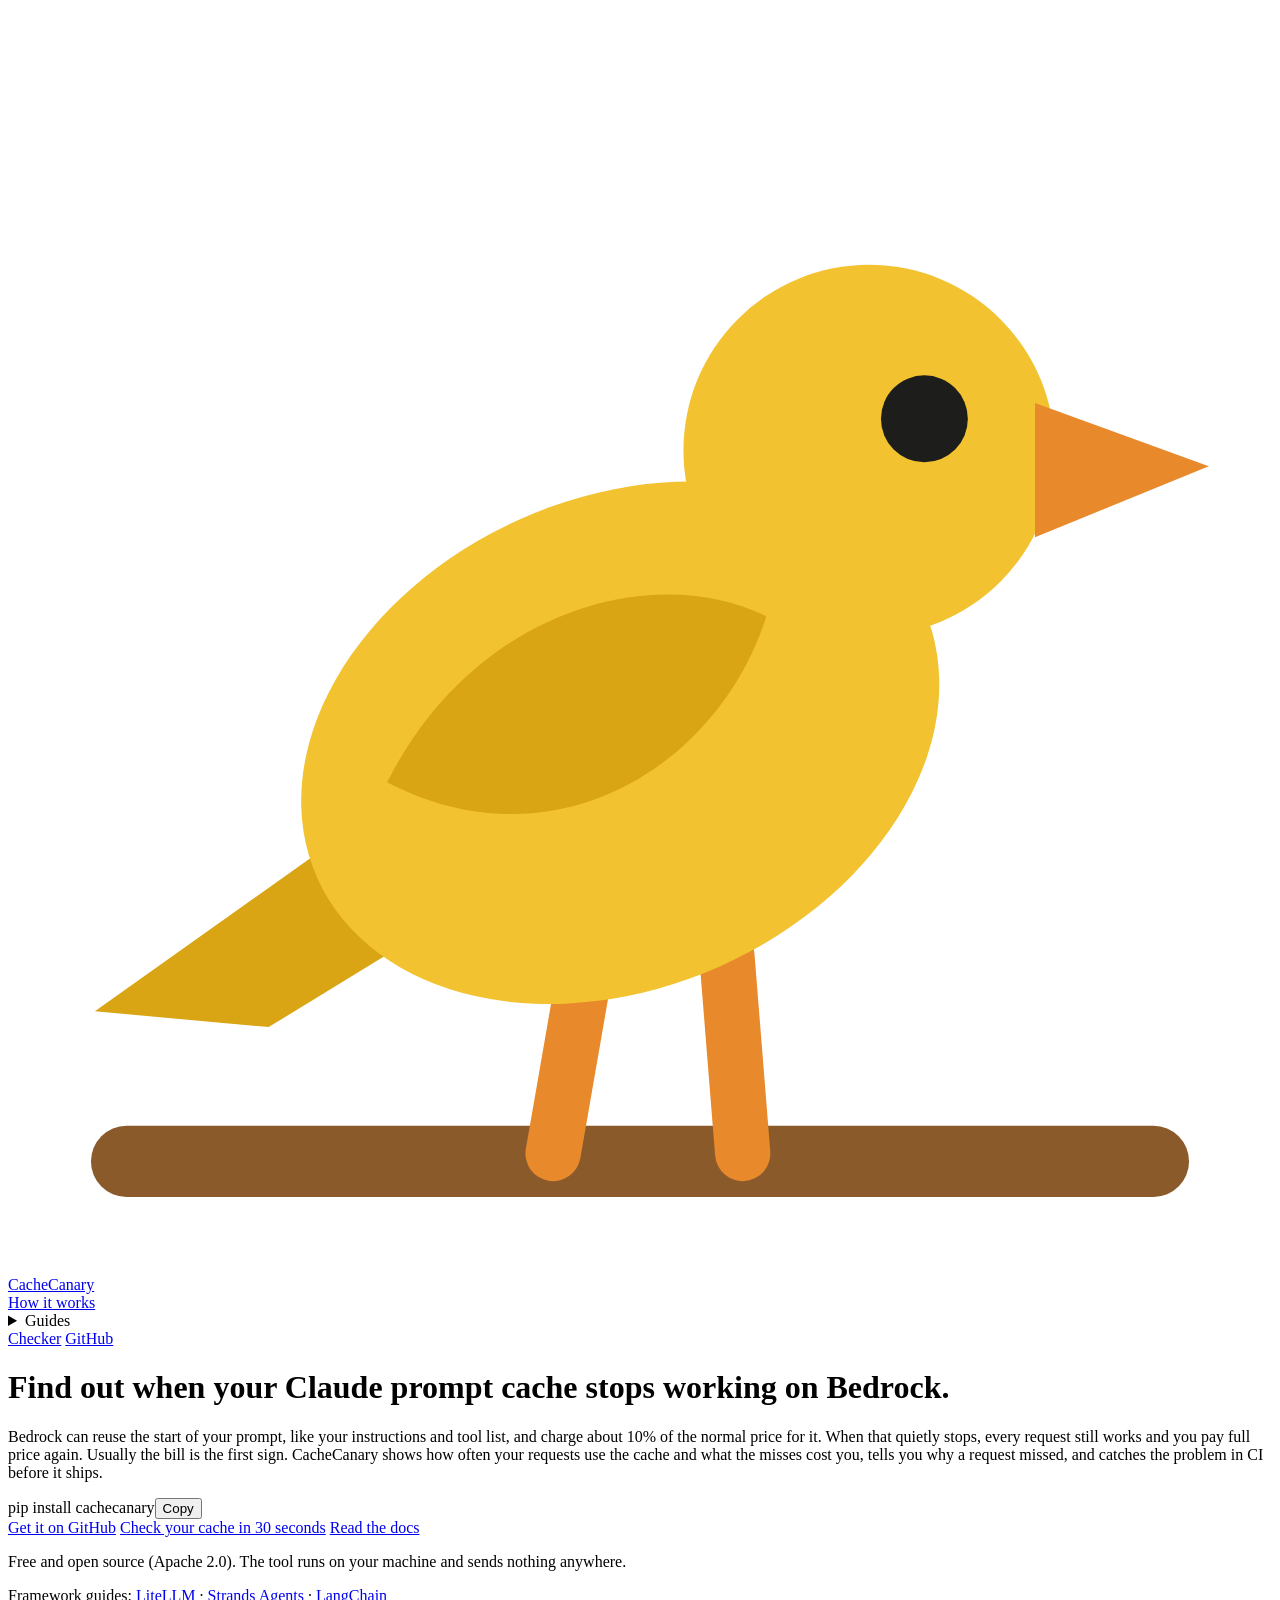
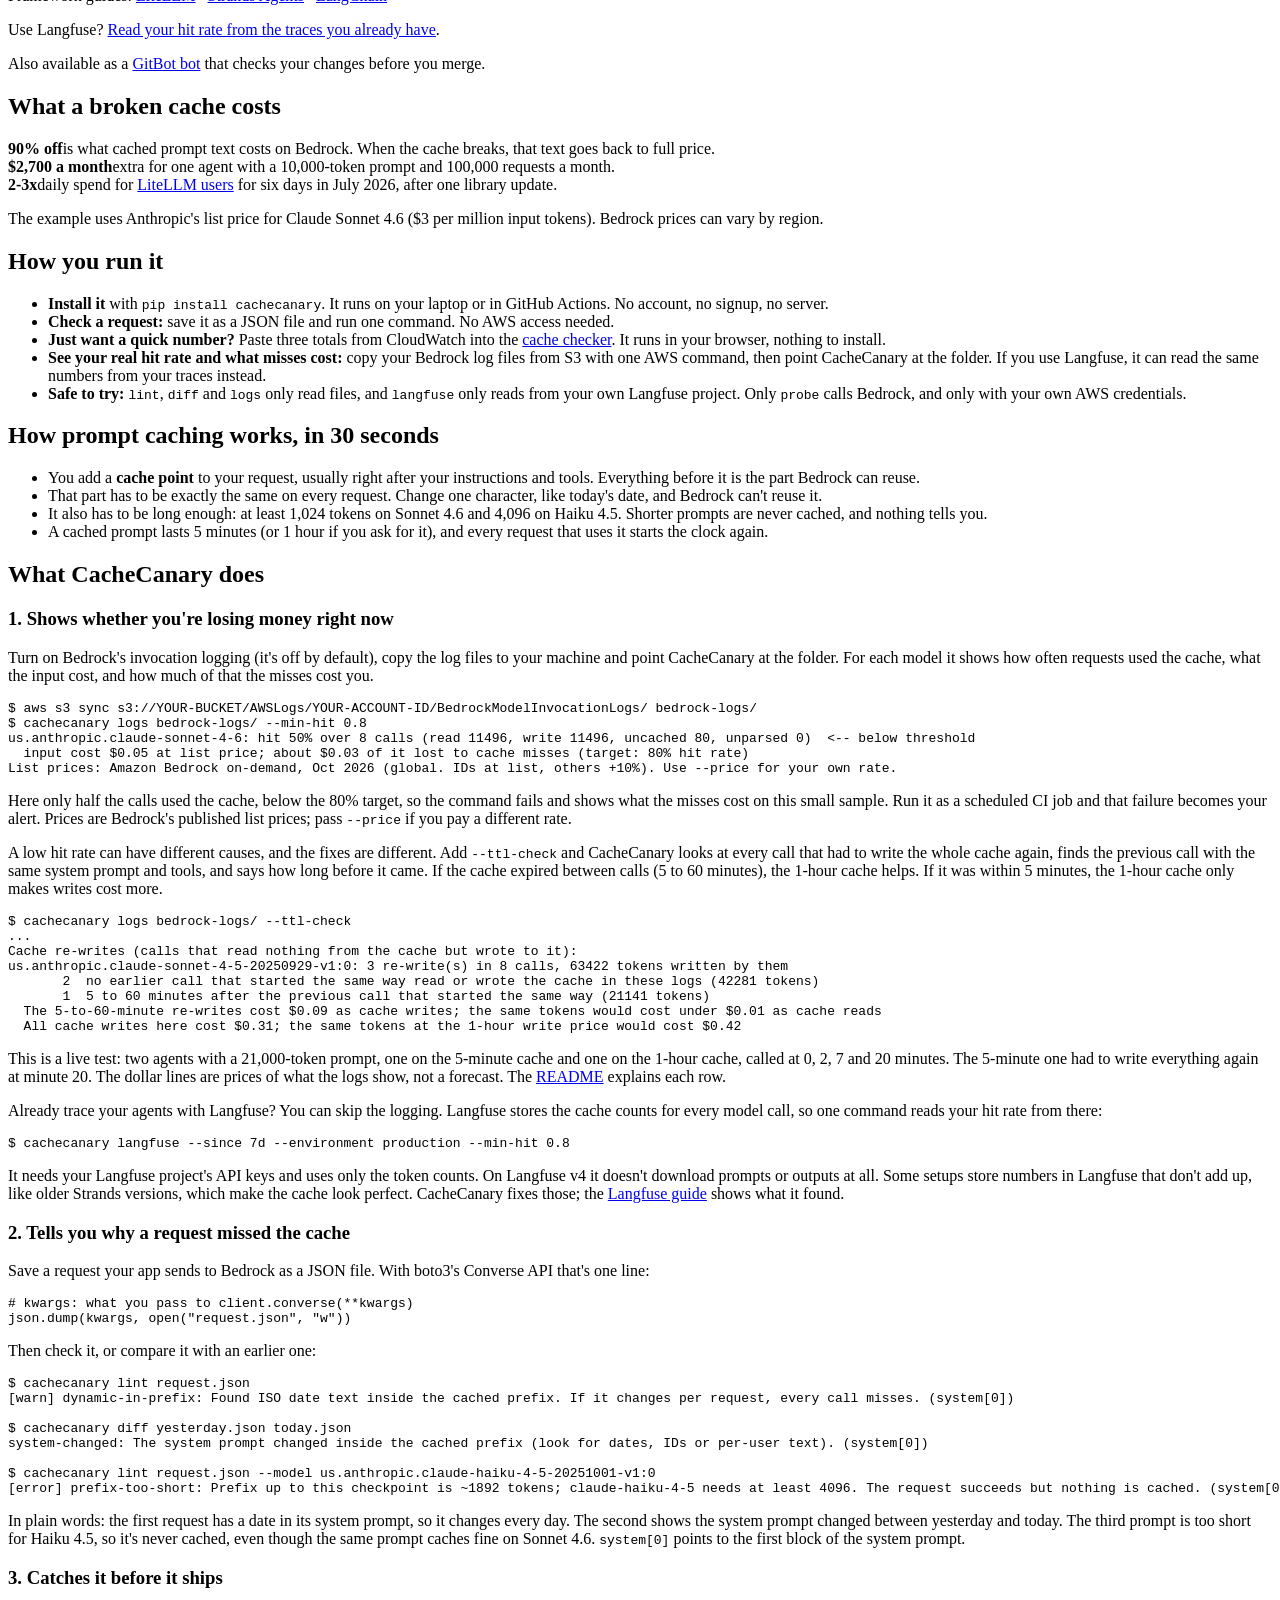
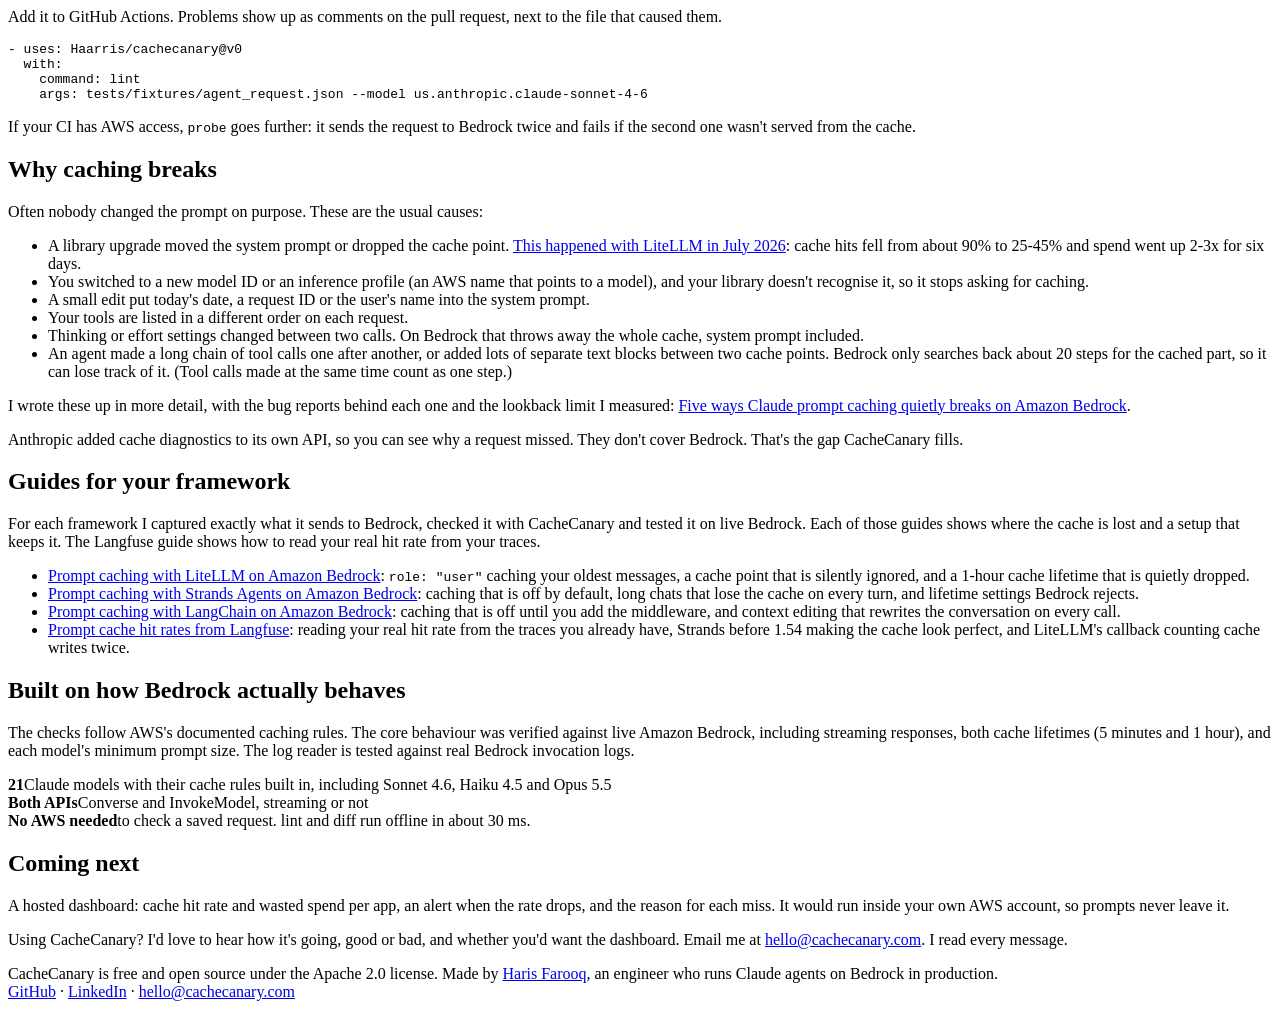
==== commit 0d76f58e: "logs --ttl-check: why calls had to write the cache again (0.5.0) For every call that read nothing fr" ====
--- a/site/index.html
+++ b/site/index.html
@@ -31,7 +31,7 @@
  "url": "https://cachecanary.com/",
  "applicationCategory": "DeveloperApplication",
  "operatingSystem": "macOS, Linux, Windows",
- "softwareVersion": "0.4.1",
+ "softwareVersion": "0.5.0",
  "downloadUrl": "https://pypi.org/project/cachecanary/",
  "license": "https://www.apache.org/licenses/LICENSE-2.0",
  "offers": {
@@ -142,6 +142,16 @@
   input cost $0.05 at list price; about $0.03 of it lost to cache misses (target: 80% hit rate)
 List prices: Amazon Bedrock on-demand, Oct 2026 (global. IDs at list, others +10%). Use --price for your own rate.</pre></div>
 <p class="note">Here only half the calls used the cache, below the 80% target, so the command fails and shows what the misses cost on this small sample. Run it as a scheduled CI job and that failure becomes your alert. Prices are Bedrock's published list prices; pass <code>--price</code> if you pay a different rate.</p>
+<p>A low hit rate can have different causes, and the fixes are different. Add <code>--ttl-check</code> and CacheCanary looks at every call that had to write the whole cache again, finds the previous call with the same system prompt and tools, and says how long before it came. If the cache expired between calls (5 to 60 minutes), the 1-hour cache helps. If it was within 5 minutes, the 1-hour cache only makes writes cost more.</p>
+<div class="term"><pre><span class="p">$</span> cachecanary logs bedrock-logs/ --ttl-check
+...
+Cache re-writes (calls that read nothing from the cache but wrote to it):
+us.anthropic.claude-sonnet-4-5-20250929-v1:0: 3 re-write(s) in 8 calls, 63422 tokens written by them
+       2  no earlier call that started the same way read or wrote the cache in these logs (42281 tokens)
+       1  5 to 60 minutes after the previous call that started the same way (21141 tokens)
+  The 5-to-60-minute re-writes cost $0.09 as cache writes; the same tokens would cost under $0.01 as cache reads
+  All cache writes here cost $0.31; the same tokens at the 1-hour write price would cost $0.42</pre></div>
+<p class="note">This is a live test: two agents with a 21,000-token prompt, one on the 5-minute cache and one on the 1-hour cache, called at 0, 2, 7 and 20 minutes. The 5-minute one had to write everything again at minute 20. The dollar lines are prices of what the logs show, not a forecast. The <a href="https://github.com/Haarris/cachecanary#why-calls-had-to-write-the-cache-again---ttl-check">README</a> explains each row.</p>
 <p>Already trace your agents with Langfuse? You can skip the logging. Langfuse stores the cache counts for every model call, so one command reads your hit rate from there:</p>
 <div class="term"><pre><span class="p">$</span> cachecanary langfuse --since 7d --environment production --min-hit 0.8</pre></div>
 <p class="note">It needs your Langfuse project's API keys and uses only the token counts. On Langfuse v4 it doesn't download prompts or outputs at all. Some setups store numbers in Langfuse that don't add up, like older Strands versions, which make the cache look perfect. CacheCanary fixes those; the <a href="/langfuse/">Langfuse guide</a> shows what it found.</p>
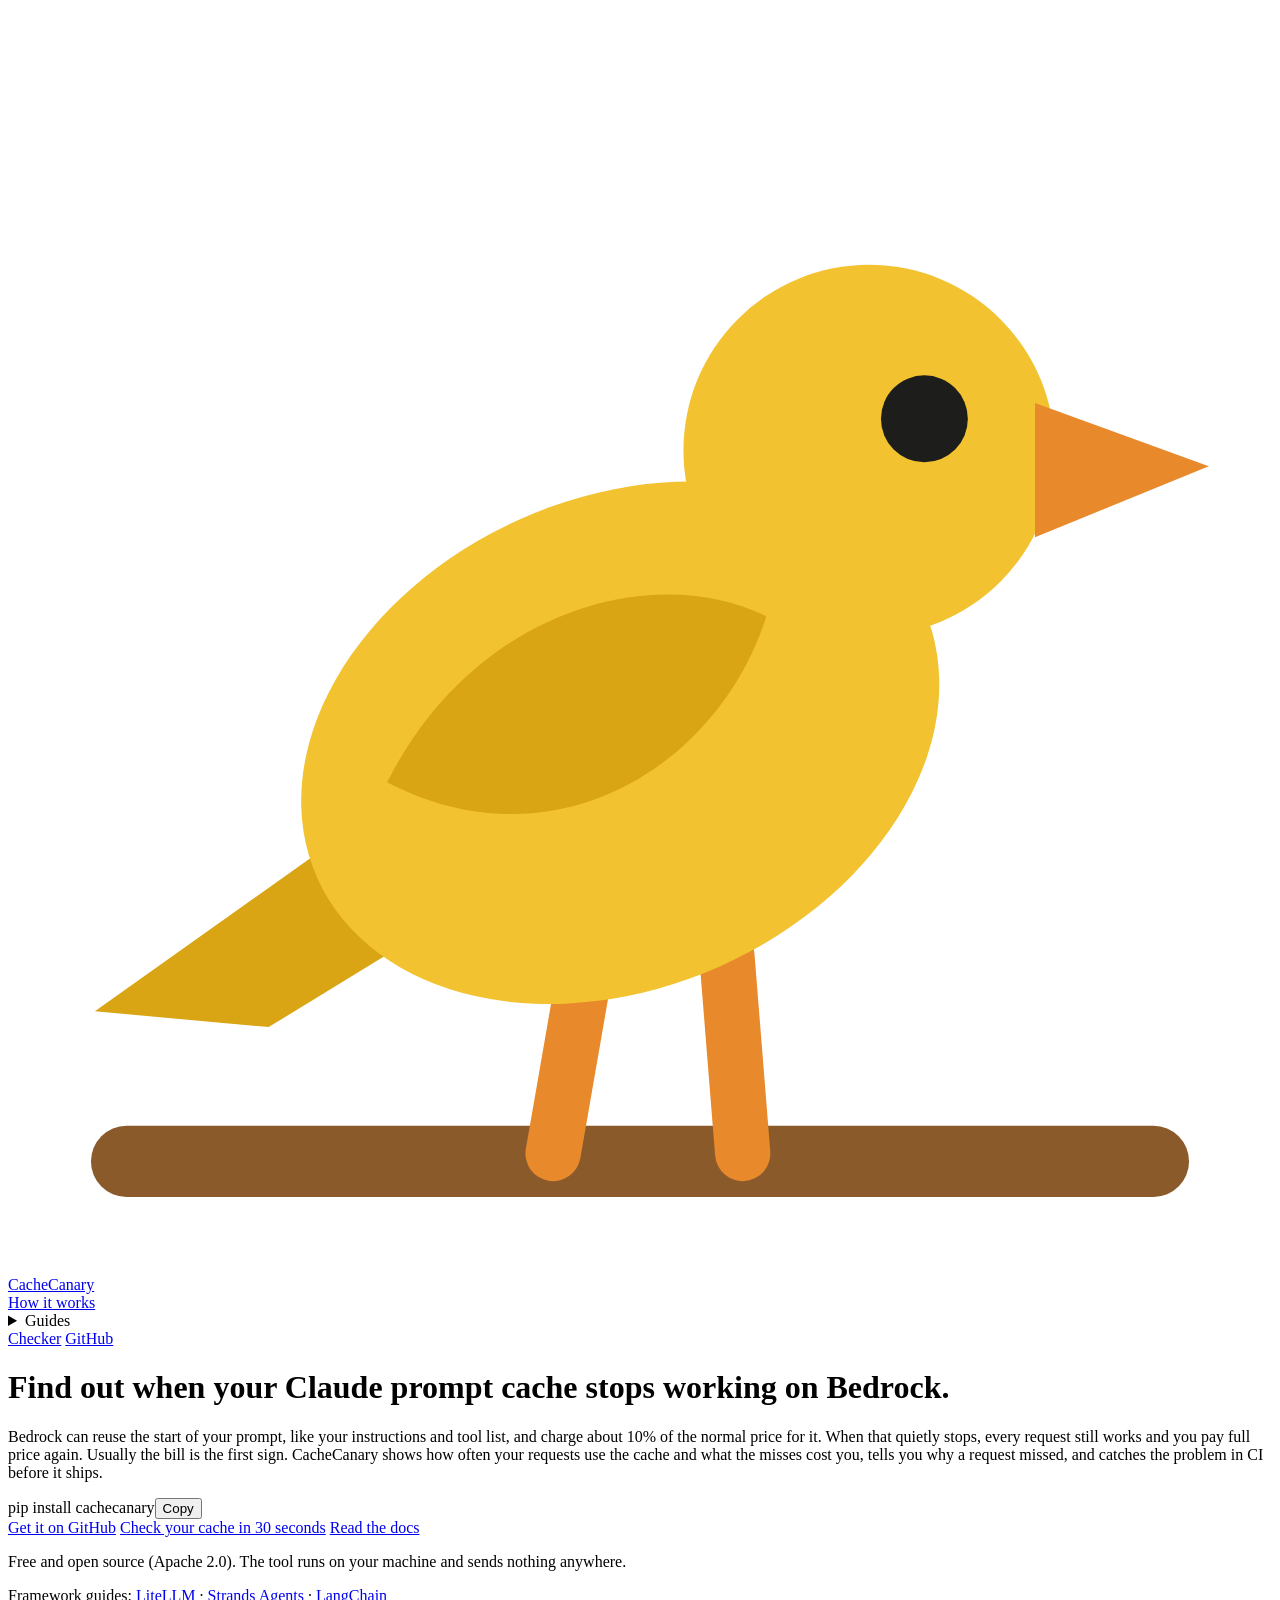
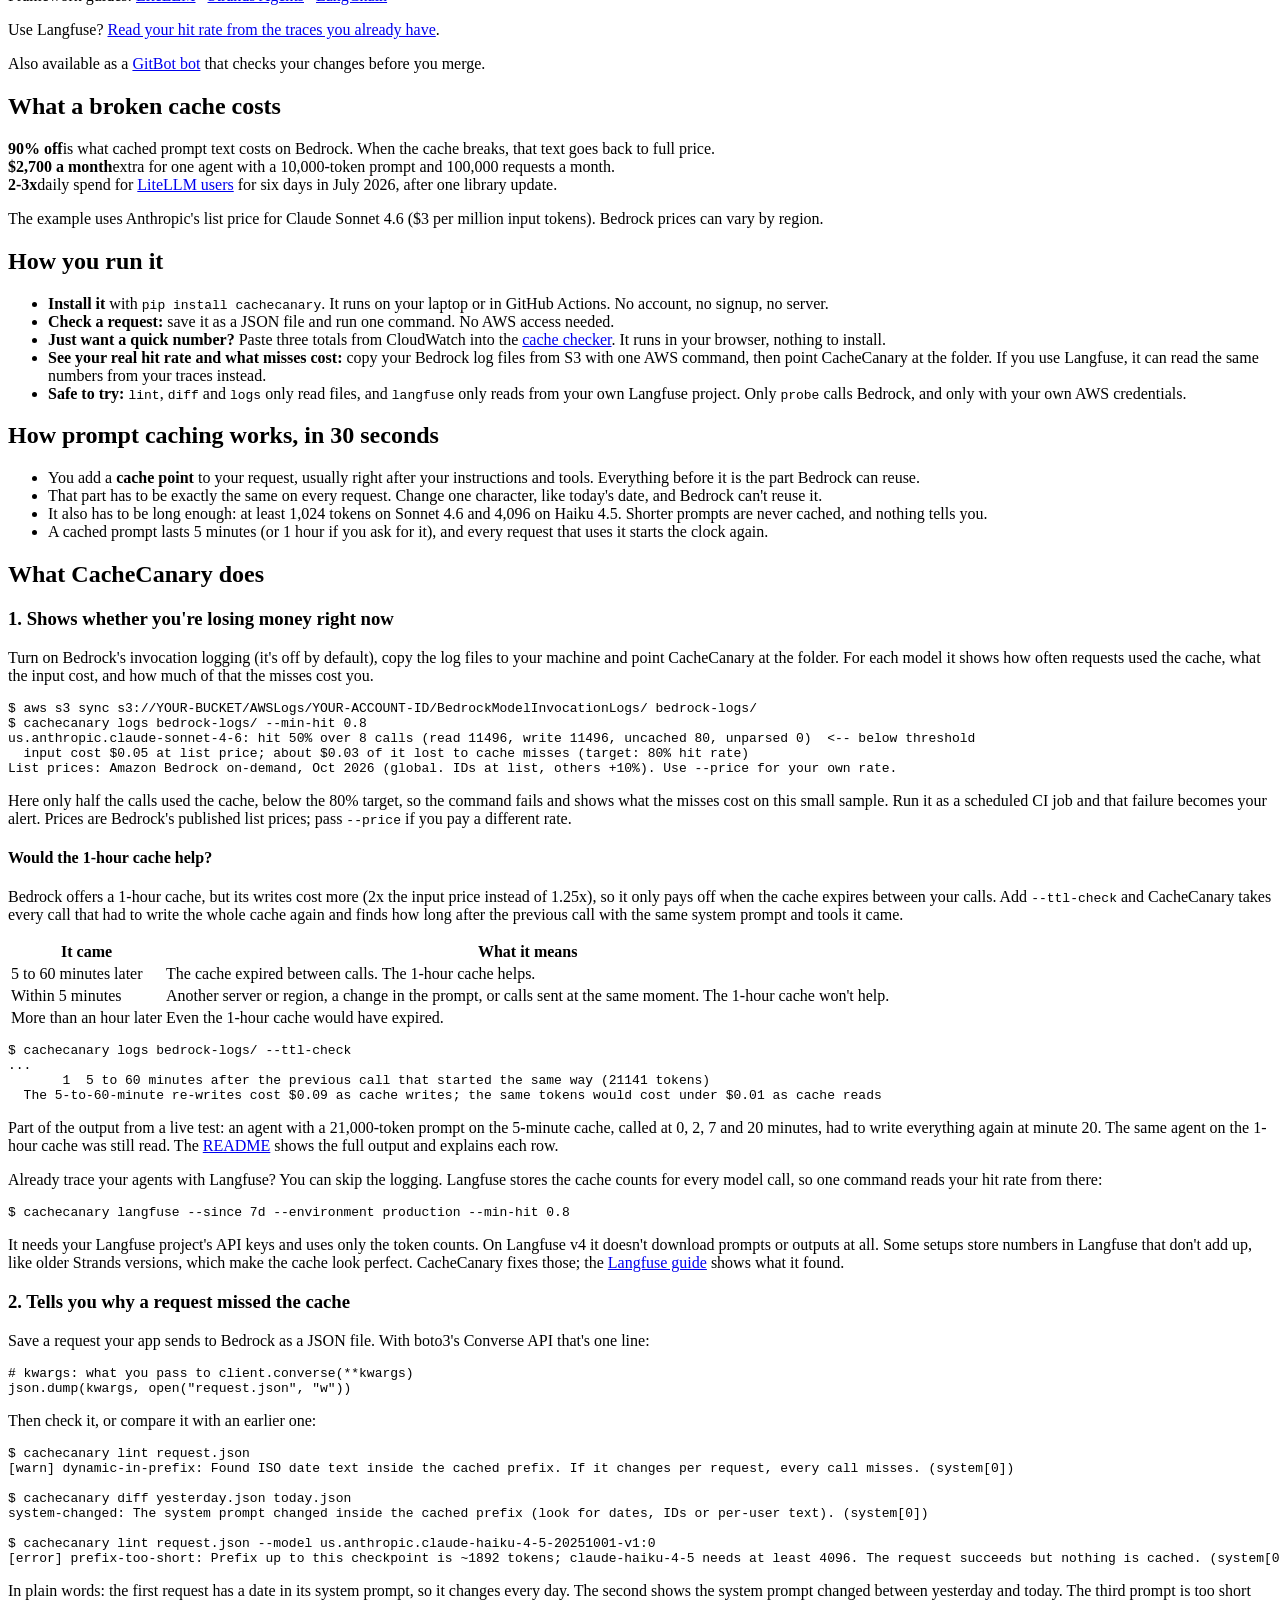
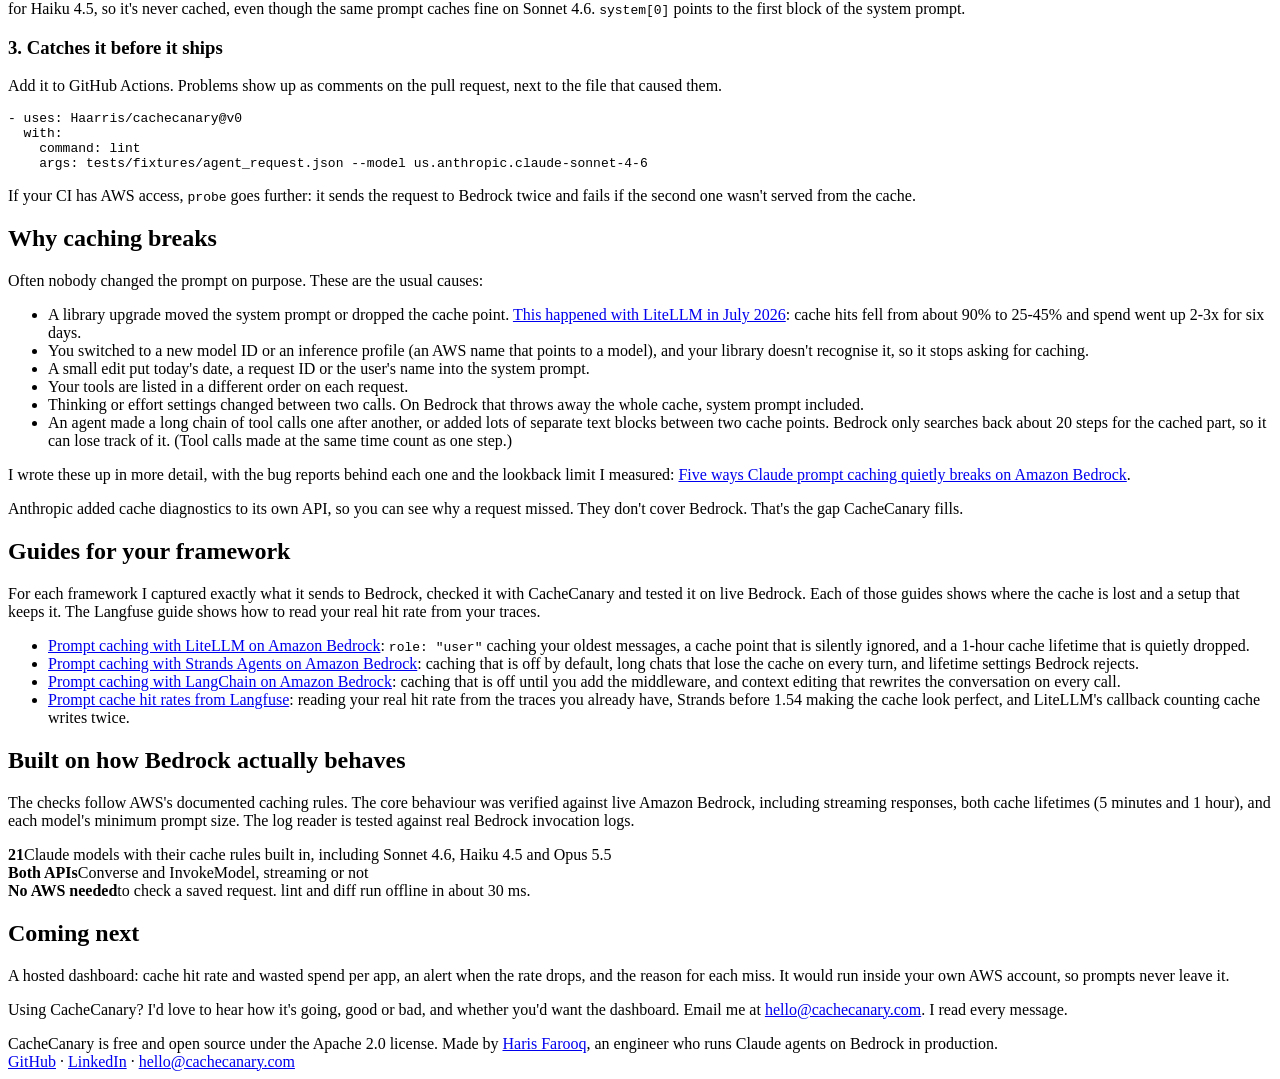
==== commit f3eaa4d9: "Site: --ttl-check as its own small section (heading, a table of what each result means, a short exce" ====
--- a/site/index.html
+++ b/site/index.html
@@ -142,16 +142,19 @@
   input cost $0.05 at list price; about $0.03 of it lost to cache misses (target: 80% hit rate)
 List prices: Amazon Bedrock on-demand, Oct 2026 (global. IDs at list, others +10%). Use --price for your own rate.</pre></div>
 <p class="note">Here only half the calls used the cache, below the 80% target, so the command fails and shows what the misses cost on this small sample. Run it as a scheduled CI job and that failure becomes your alert. Prices are Bedrock's published list prices; pass <code>--price</code> if you pay a different rate.</p>
-<p>A low hit rate can have different causes, and the fixes are different. Add <code>--ttl-check</code> and CacheCanary looks at every call that had to write the whole cache again, finds the previous call with the same system prompt and tools, and says how long before it came. If the cache expired between calls (5 to 60 minutes), the 1-hour cache helps. If it was within 5 minutes, the 1-hour cache only makes writes cost more.</p>
+<h4>Would the 1-hour cache help?</h4>
+<p>Bedrock offers a 1-hour cache, but its writes cost more (2x the input price instead of 1.25x), so it only pays off when the cache expires between your calls. Add <code>--ttl-check</code> and CacheCanary takes every call that had to write the whole cache again and finds how long after the previous call with the same system prompt and tools it came.</p>
+<table class="why">
+  <tr><th>It came</th><th>What it means</th></tr>
+  <tr><td>5 to 60 minutes later</td><td>The cache expired between calls. The 1-hour cache helps.</td></tr>
+  <tr><td>Within 5 minutes</td><td>Another server or region, a change in the prompt, or calls sent at the same moment. The 1-hour cache won't help.</td></tr>
+  <tr><td>More than an hour later</td><td>Even the 1-hour cache would have expired.</td></tr>
+</table>
 <div class="term"><pre><span class="p">$</span> cachecanary logs bedrock-logs/ --ttl-check
 ...
-Cache re-writes (calls that read nothing from the cache but wrote to it):
-us.anthropic.claude-sonnet-4-5-20250929-v1:0: 3 re-write(s) in 8 calls, 63422 tokens written by them
-       2  no earlier call that started the same way read or wrote the cache in these logs (42281 tokens)
        1  5 to 60 minutes after the previous call that started the same way (21141 tokens)
-  The 5-to-60-minute re-writes cost $0.09 as cache writes; the same tokens would cost under $0.01 as cache reads
-  All cache writes here cost $0.31; the same tokens at the 1-hour write price would cost $0.42</pre></div>
-<p class="note">This is a live test: two agents with a 21,000-token prompt, one on the 5-minute cache and one on the 1-hour cache, called at 0, 2, 7 and 20 minutes. The 5-minute one had to write everything again at minute 20. The dollar lines are prices of what the logs show, not a forecast. The <a href="https://github.com/Haarris/cachecanary#why-calls-had-to-write-the-cache-again---ttl-check">README</a> explains each row.</p>
+  The 5-to-60-minute re-writes cost $0.09 as cache writes; the same tokens would cost under $0.01 as cache reads</pre></div>
+<p class="note">Part of the output from a live test: an agent with a 21,000-token prompt on the 5-minute cache, called at 0, 2, 7 and 20 minutes, had to write everything again at minute 20. The same agent on the 1-hour cache was still read. The <a href="https://github.com/Haarris/cachecanary#why-calls-had-to-write-the-cache-again---ttl-check">README</a> shows the full output and explains each row.</p>
 <p>Already trace your agents with Langfuse? You can skip the logging. Langfuse stores the cache counts for every model call, so one command reads your hit rate from there:</p>
 <div class="term"><pre><span class="p">$</span> cachecanary langfuse --since 7d --environment production --min-hit 0.8</pre></div>
 <p class="note">It needs your Langfuse project's API keys and uses only the token counts. On Langfuse v4 it doesn't download prompts or outputs at all. Some setups store numbers in Langfuse that don't add up, like older Strands versions, which make the cache look perfect. CacheCanary fixes those; the <a href="/langfuse/">Langfuse guide</a> shows what it found.</p>
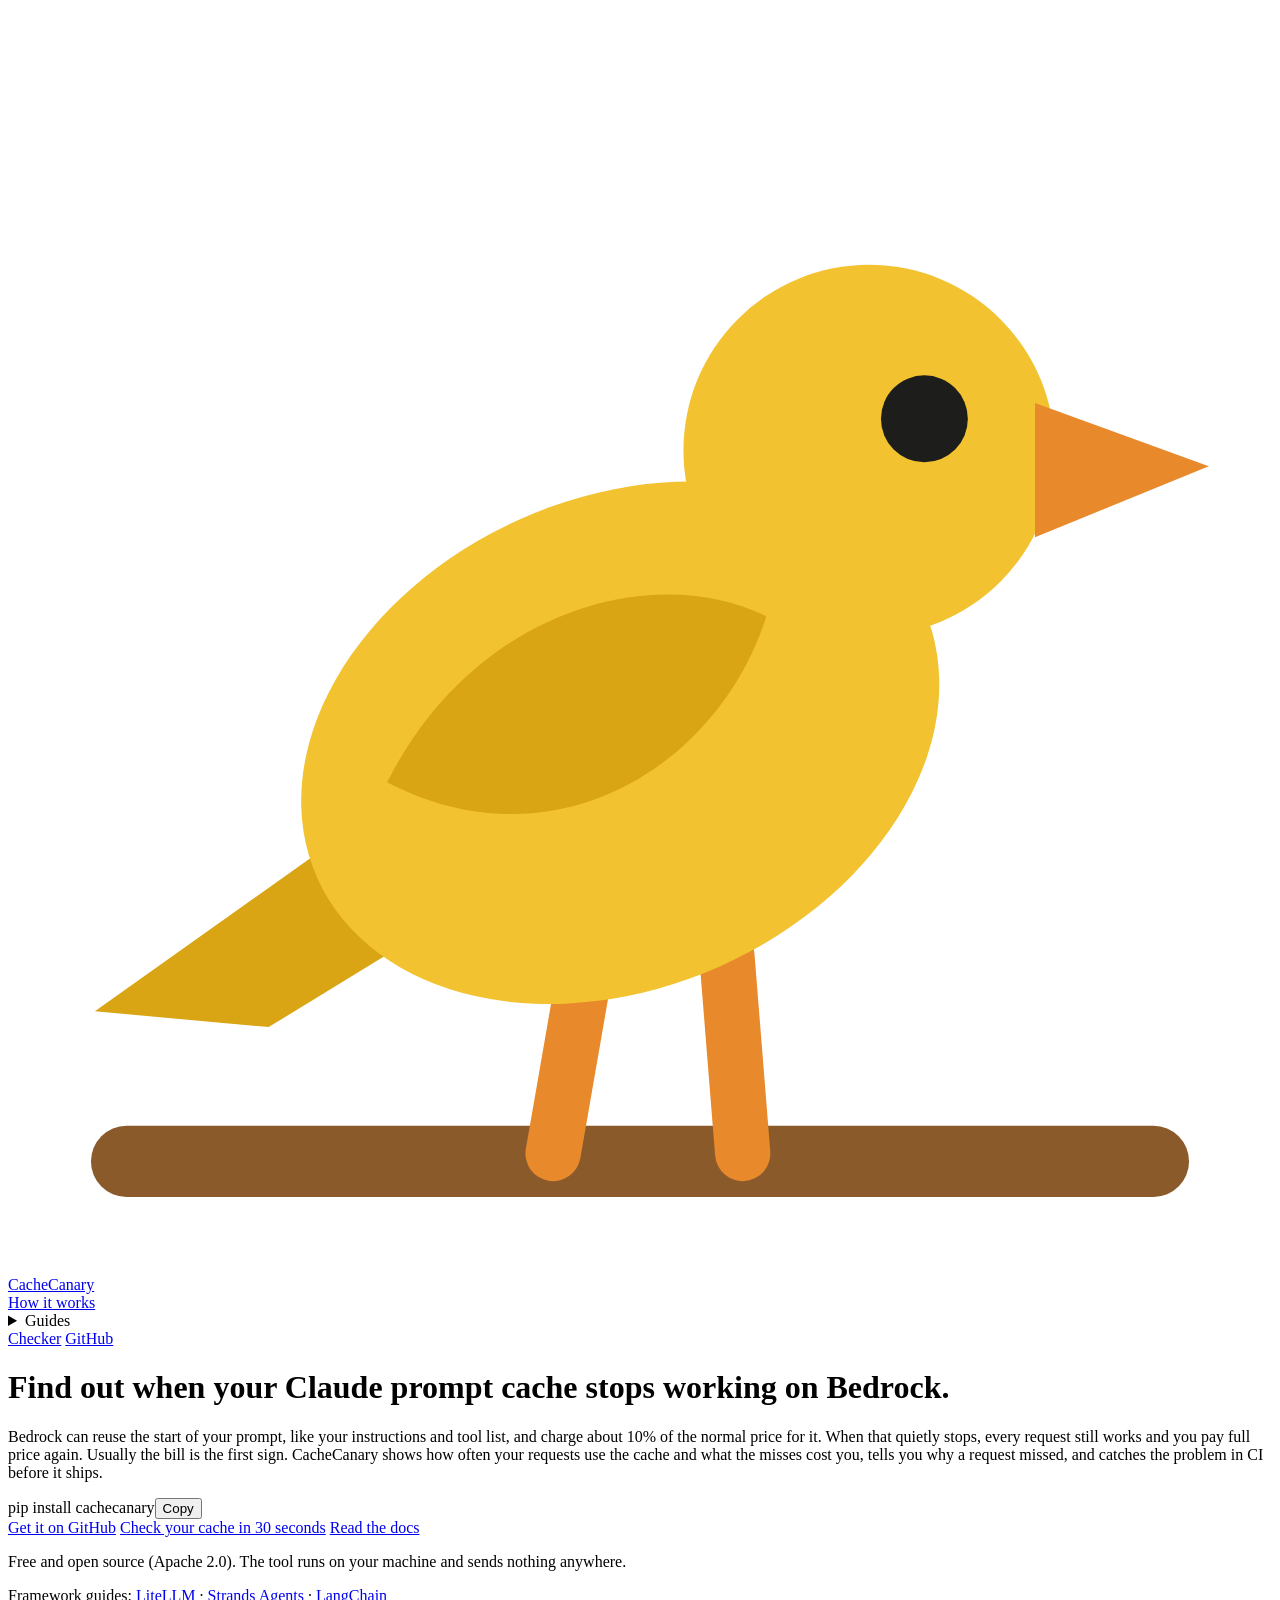
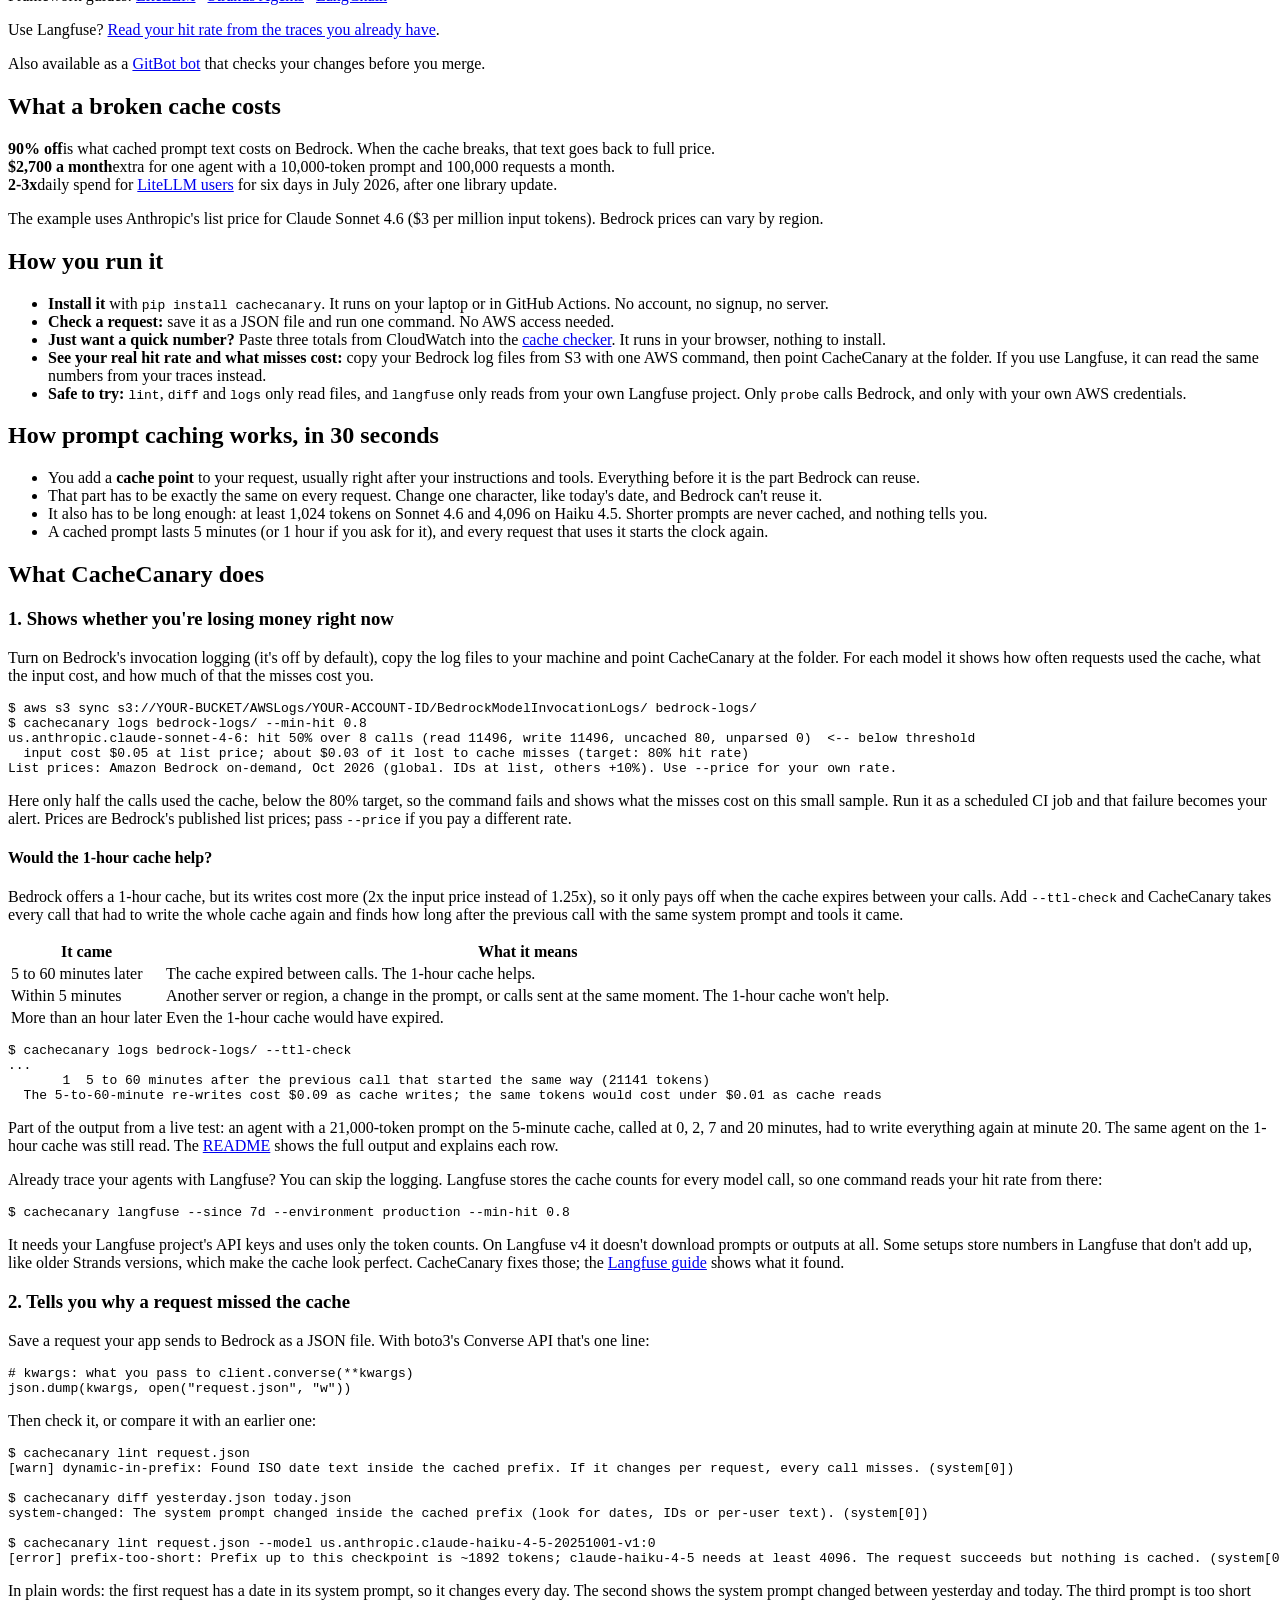
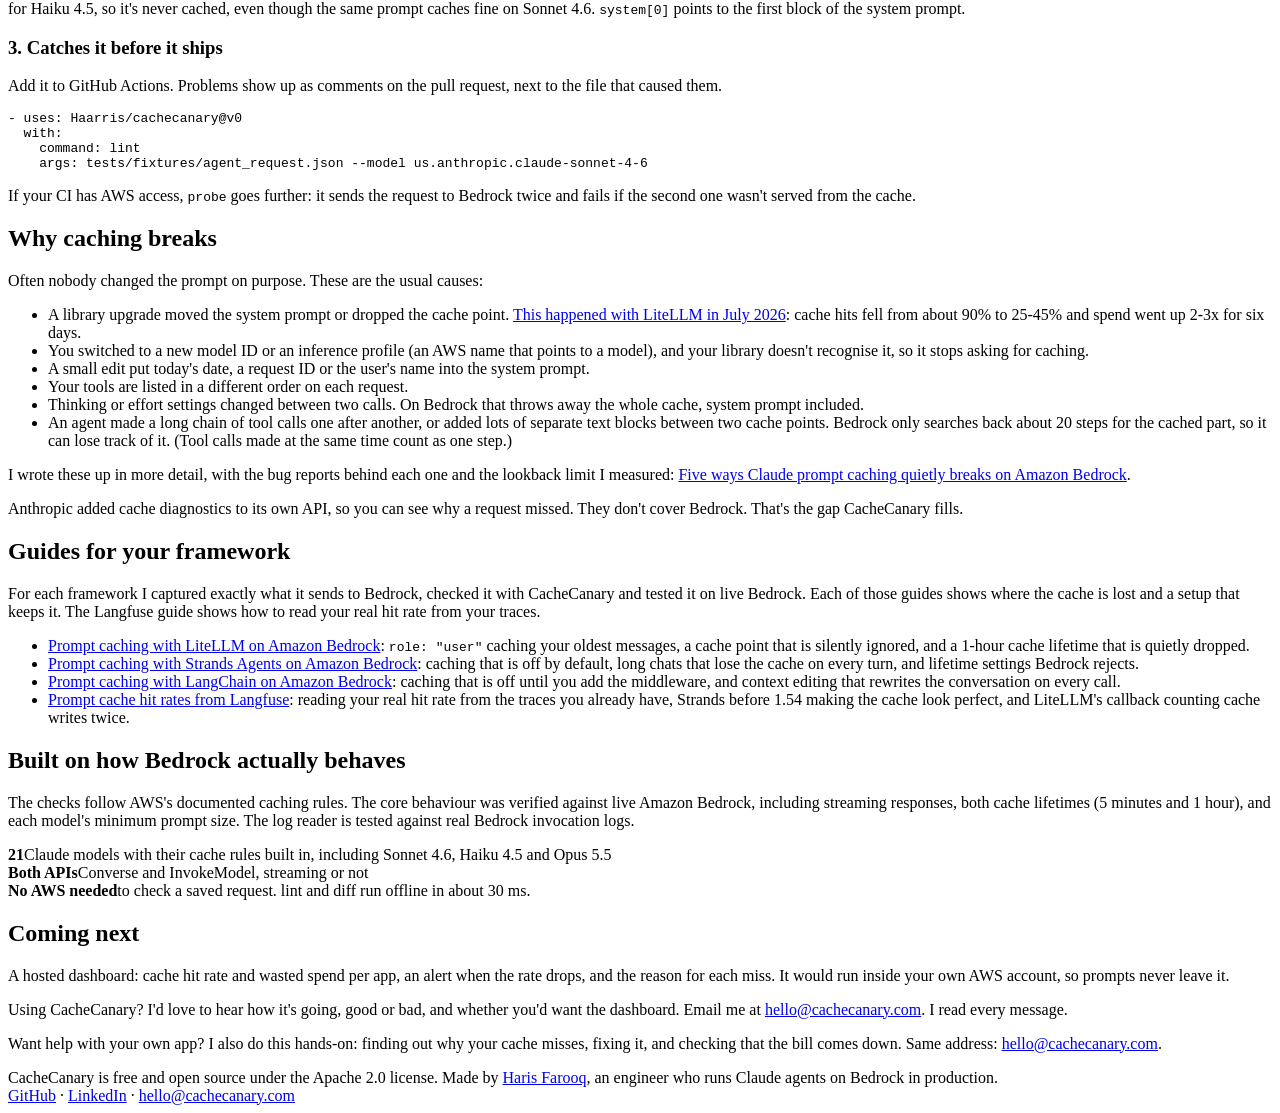
==== commit 4e7a2124: "Site: say I help teams fix caching in their own apps, next to the contact line" ====
--- a/site/index.html
+++ b/site/index.html
@@ -215,6 +215,7 @@
 <h2>Coming next</h2>
 <p>A hosted dashboard: cache hit rate and wasted spend per app, an alert when the rate drops, and the reason for each miss. It would run inside your own AWS account, so prompts never leave it.</p>
 <p>Using CacheCanary? I'd love to hear how it's going, good or bad, and whether you'd want the dashboard. Email me at <a href="mailto:hello@cachecanary.com">hello@cachecanary.com</a>. I read every message.</p>
+<p>Want help with your own app? I also do this hands-on: finding out why your cache misses, fixing it, and checking that the bill comes down. Same address: <a href="mailto:hello@cachecanary.com">hello@cachecanary.com</a>.</p>
 </main>
 
 <footer>
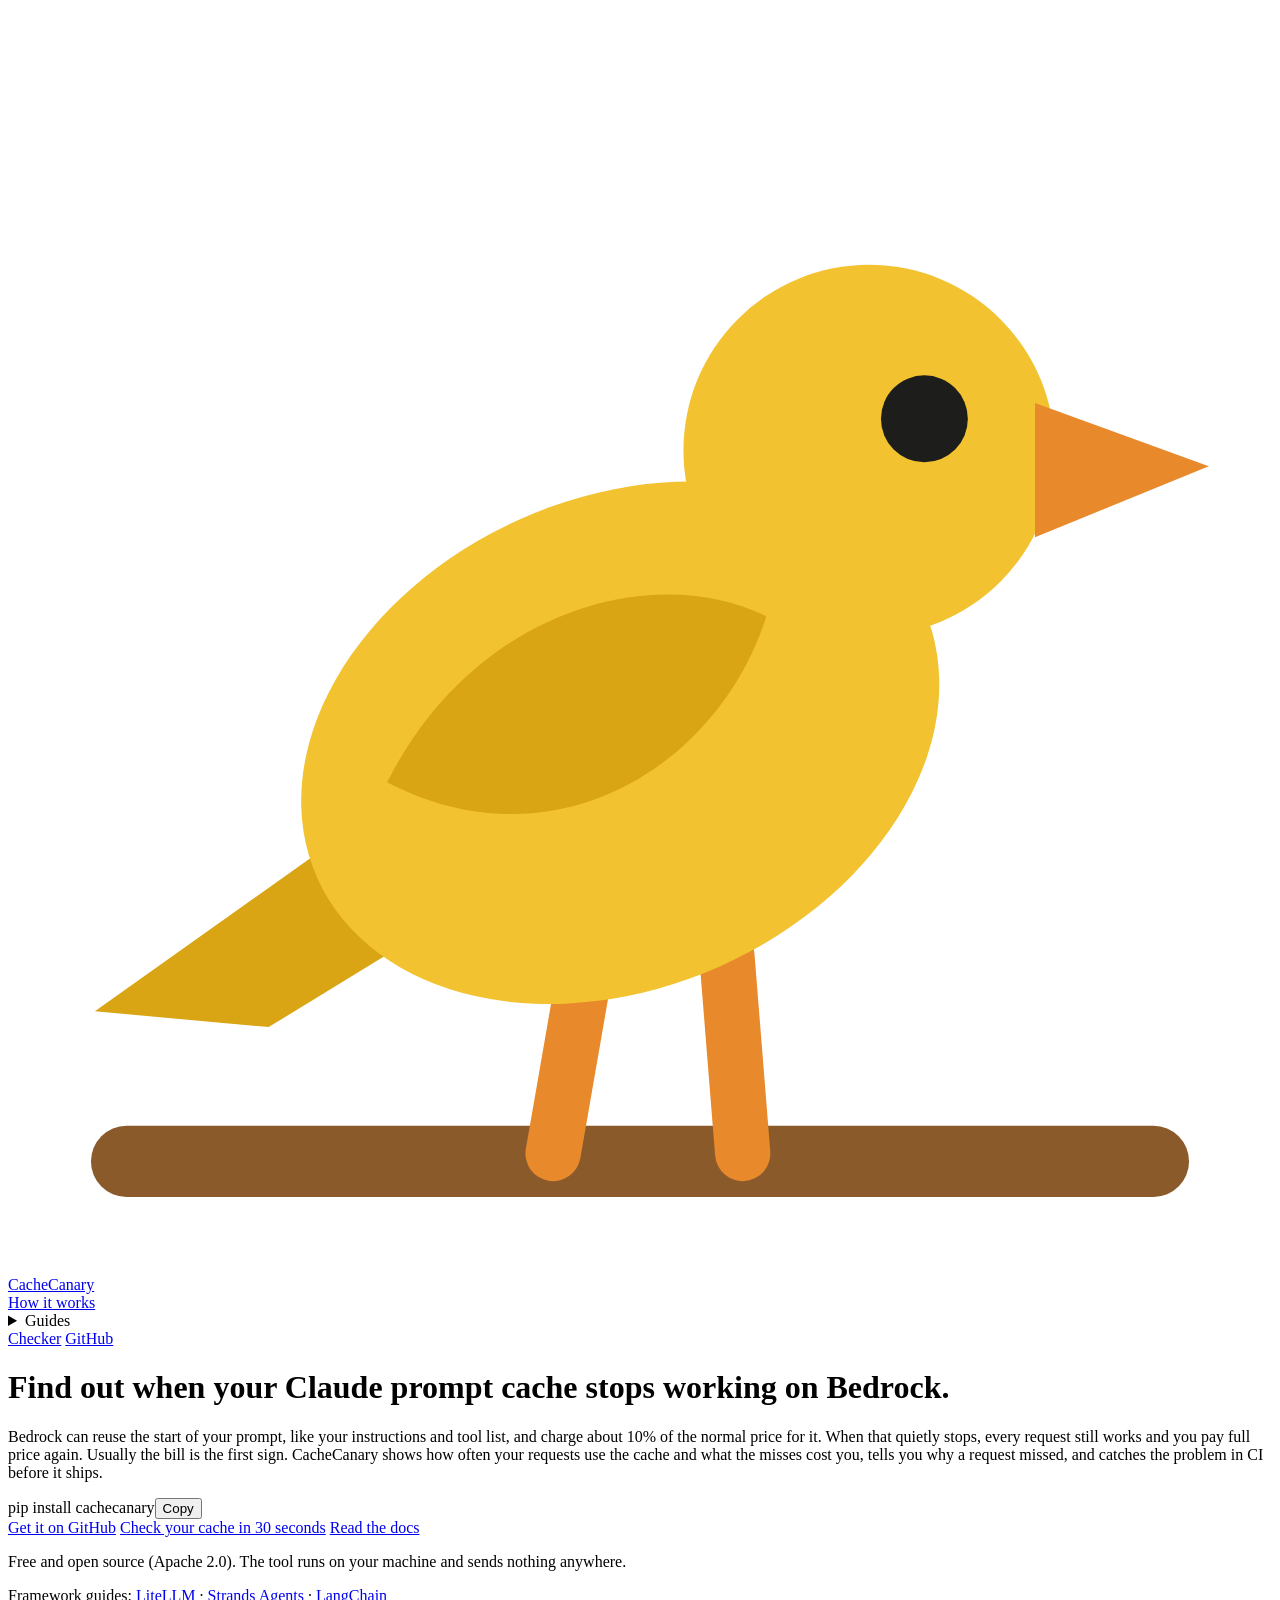
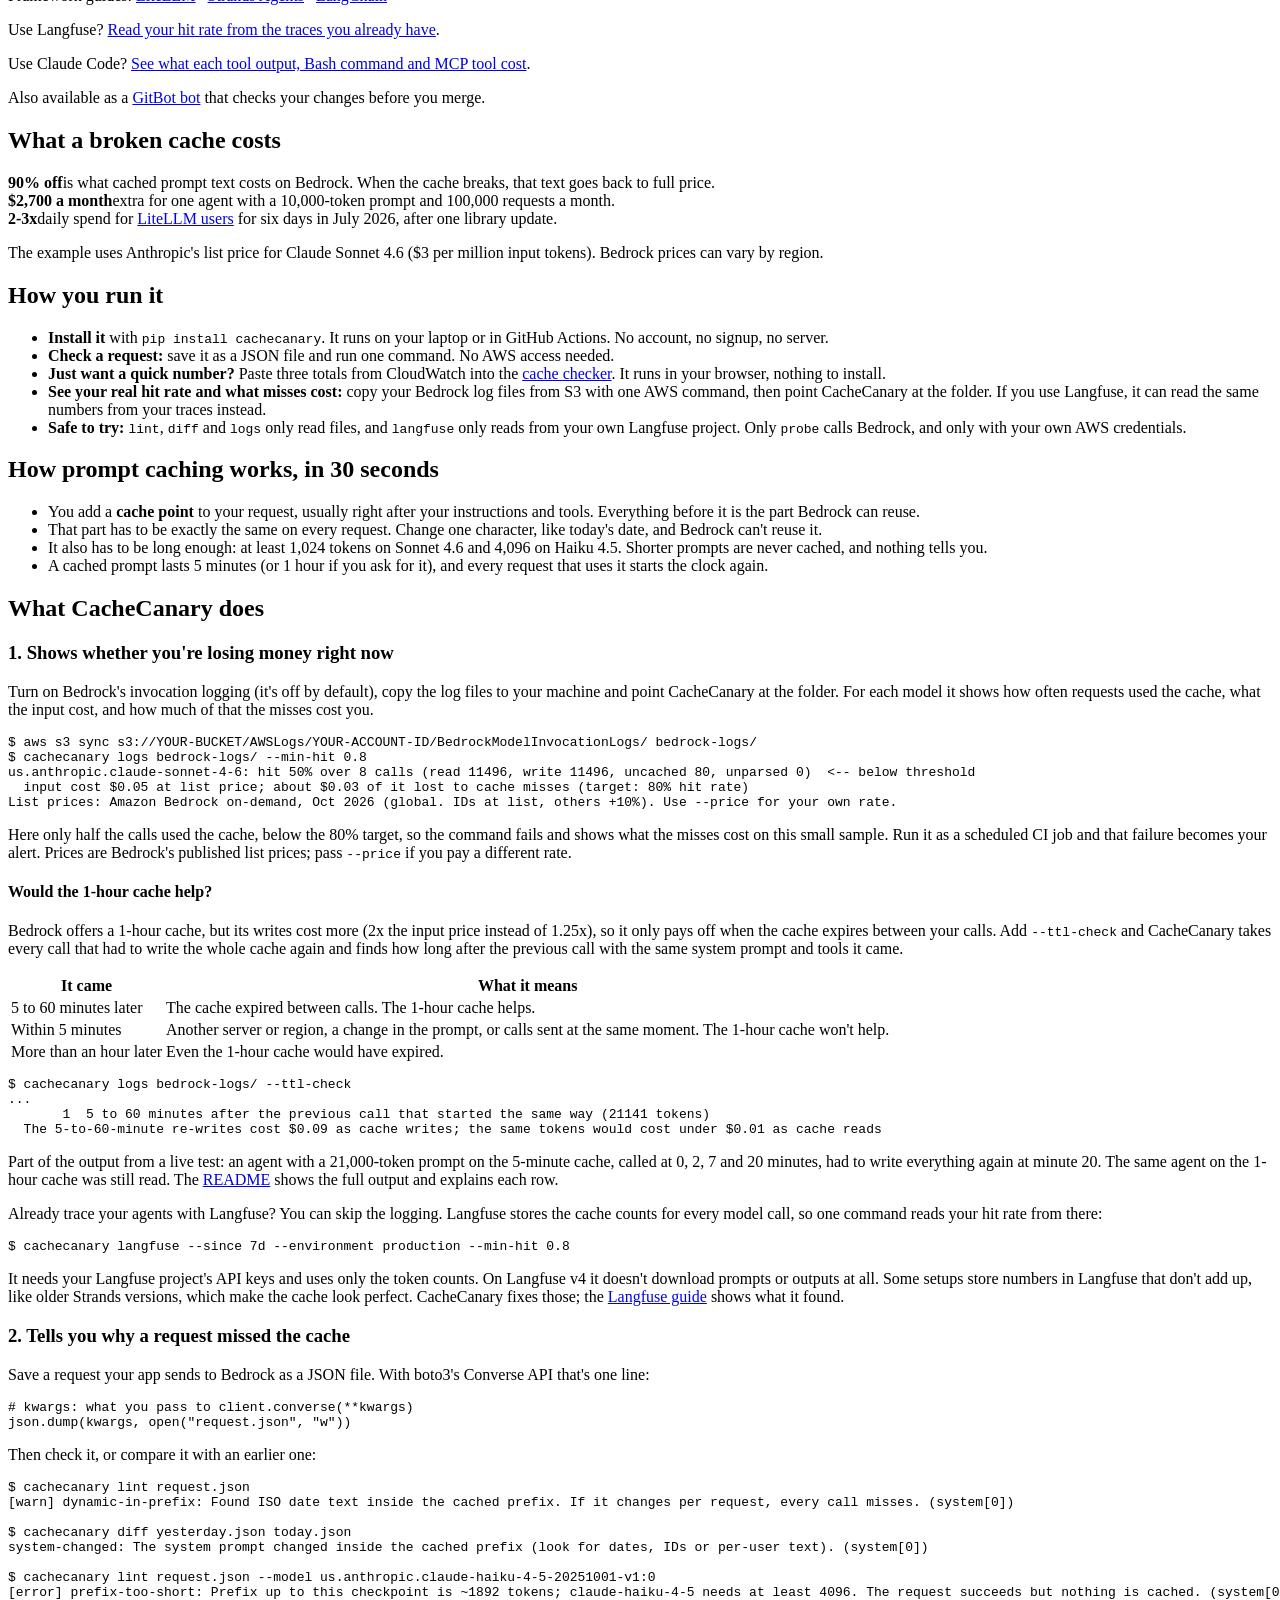
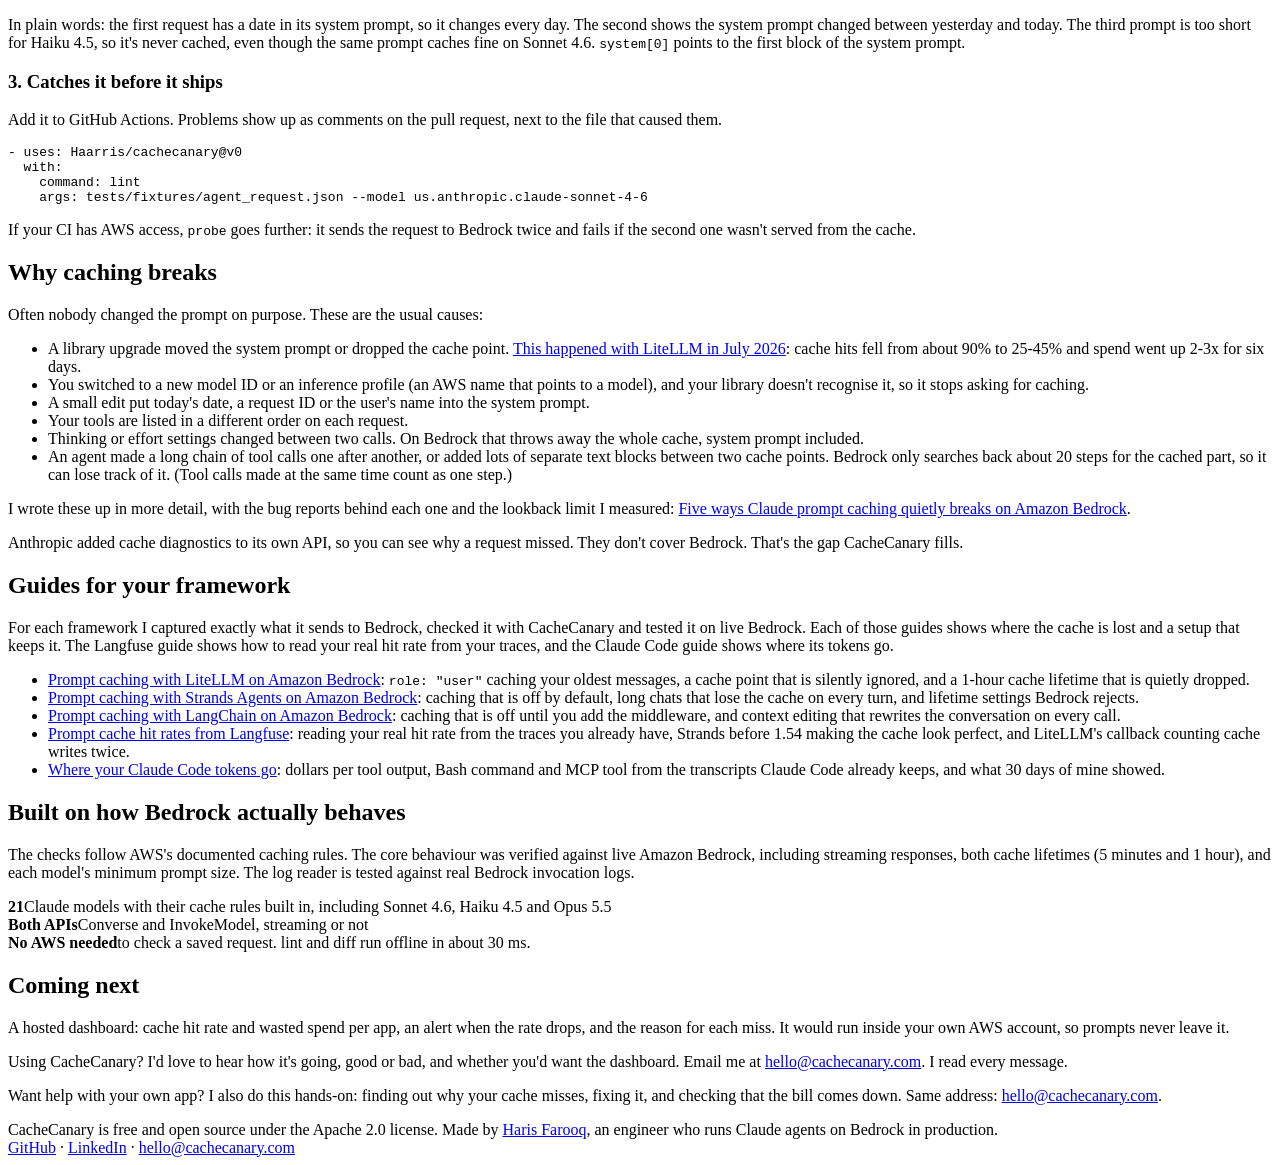
==== commit 1d217fb7: "claude-code: where your Claude Code tokens go, in dollars (0.6.0) Reads the transcripts Claude Code " ====
--- a/site/index.html
+++ b/site/index.html
@@ -31,7 +31,7 @@
  "url": "https://cachecanary.com/",
  "applicationCategory": "DeveloperApplication",
  "operatingSystem": "macOS, Linux, Windows",
- "softwareVersion": "0.5.0",
+ "softwareVersion": "0.6.0",
  "downloadUrl": "https://pypi.org/project/cachecanary/",
  "license": "https://www.apache.org/licenses/LICENSE-2.0",
  "offers": {
@@ -83,6 +83,7 @@
         <a href="/strands/">Strands Agents</a>
         <a href="/langchain/">LangChain</a>
         <a href="/langfuse/">Langfuse</a>
+        <a href="/claude-code/">Claude Code</a>
         <a href="/#guides">All guides</a>
       </div>
     </details>
@@ -105,6 +106,7 @@
 <p class="note under-actions">Free and open source (Apache 2.0). The tool runs on your machine and sends nothing anywhere.</p>
 <p class="note">Framework guides: <a href="/litellm/">LiteLLM</a> · <a href="/strands/">Strands Agents</a> · <a href="/langchain/">LangChain</a></p>
 <p class="note">Use Langfuse? <a href="/langfuse/">Read your hit rate from the traces you already have</a>.</p>
+<p class="note">Use Claude Code? <a href="/claude-code/">See what each tool output, Bash command and MCP tool cost</a>.</p>
 <p class="note">Also available as a <a href="https://gitbot.codeongrass.com/bots/cachecanary/">GitBot bot</a> that checks your changes before you merge.</p>
 
 <h2>What a broken cache costs</h2>
@@ -196,12 +198,13 @@
 <p>Anthropic added cache diagnostics to its own API, so you can see why a request missed. They don't cover Bedrock. That's the gap CacheCanary fills.</p>
 
 <h2 id="guides">Guides for your framework</h2>
-<p>For each framework I captured exactly what it sends to Bedrock, checked it with CacheCanary and tested it on live Bedrock. Each of those guides shows where the cache is lost and a setup that keeps it. The Langfuse guide shows how to read your real hit rate from your traces.</p>
+<p>For each framework I captured exactly what it sends to Bedrock, checked it with CacheCanary and tested it on live Bedrock. Each of those guides shows where the cache is lost and a setup that keeps it. The Langfuse guide shows how to read your real hit rate from your traces, and the Claude Code guide shows where its tokens go.</p>
 <ul>
   <li><a href="/litellm/">Prompt caching with LiteLLM on Amazon Bedrock</a>: <code>role: "user"</code> caching your oldest messages, a cache point that is silently ignored, and a 1-hour cache lifetime that is quietly dropped.</li>
   <li><a href="/strands/">Prompt caching with Strands Agents on Amazon Bedrock</a>: caching that is off by default, long chats that lose the cache on every turn, and lifetime settings Bedrock rejects.</li>
   <li><a href="/langchain/">Prompt caching with LangChain on Amazon Bedrock</a>: caching that is off until you add the middleware, and context editing that rewrites the conversation on every call.</li>
   <li><a href="/langfuse/">Prompt cache hit rates from Langfuse</a>: reading your real hit rate from the traces you already have, Strands before 1.54 making the cache look perfect, and LiteLLM's callback counting cache writes twice.</li>
+  <li><a href="/claude-code/">Where your Claude Code tokens go</a>: dollars per tool output, Bash command and MCP tool from the transcripts Claude Code already keeps, and what 30 days of mine showed.</li>
 </ul>
 
 <h2>Built on how Bedrock actually behaves</h2>
